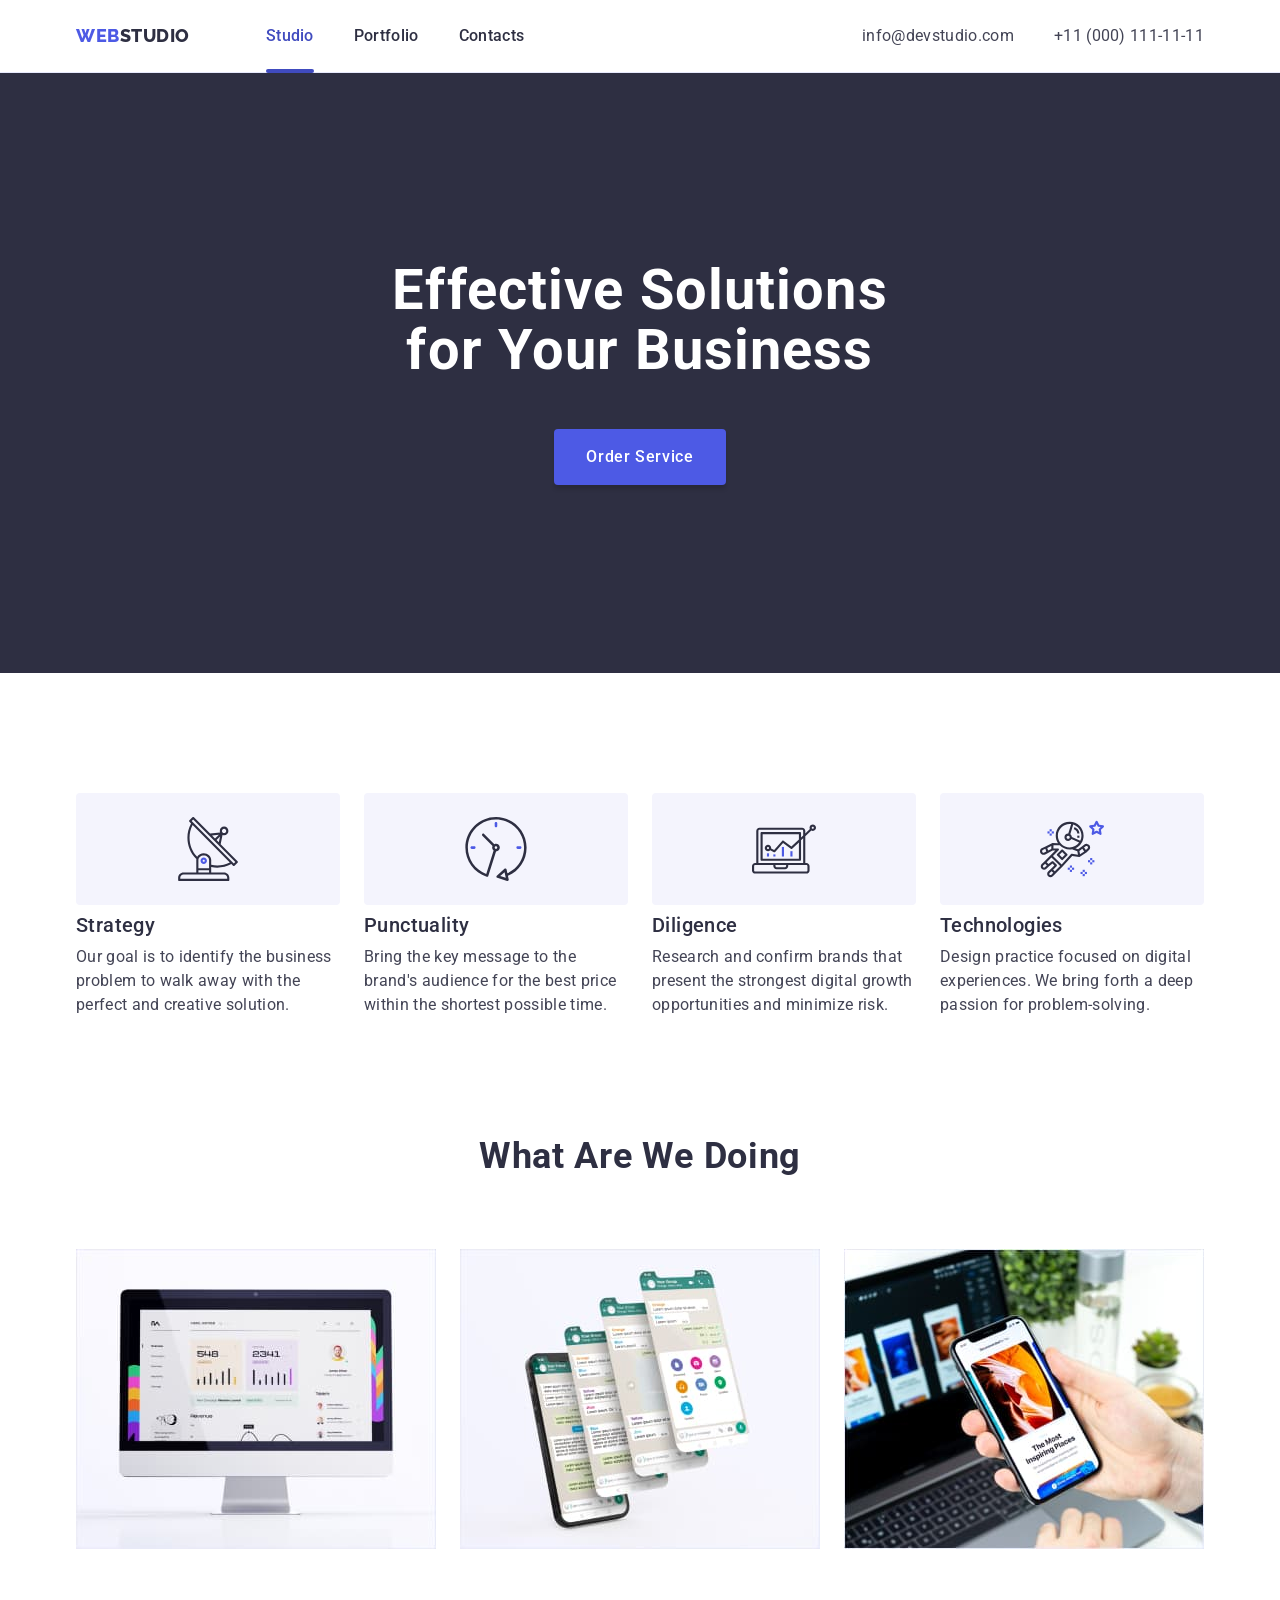
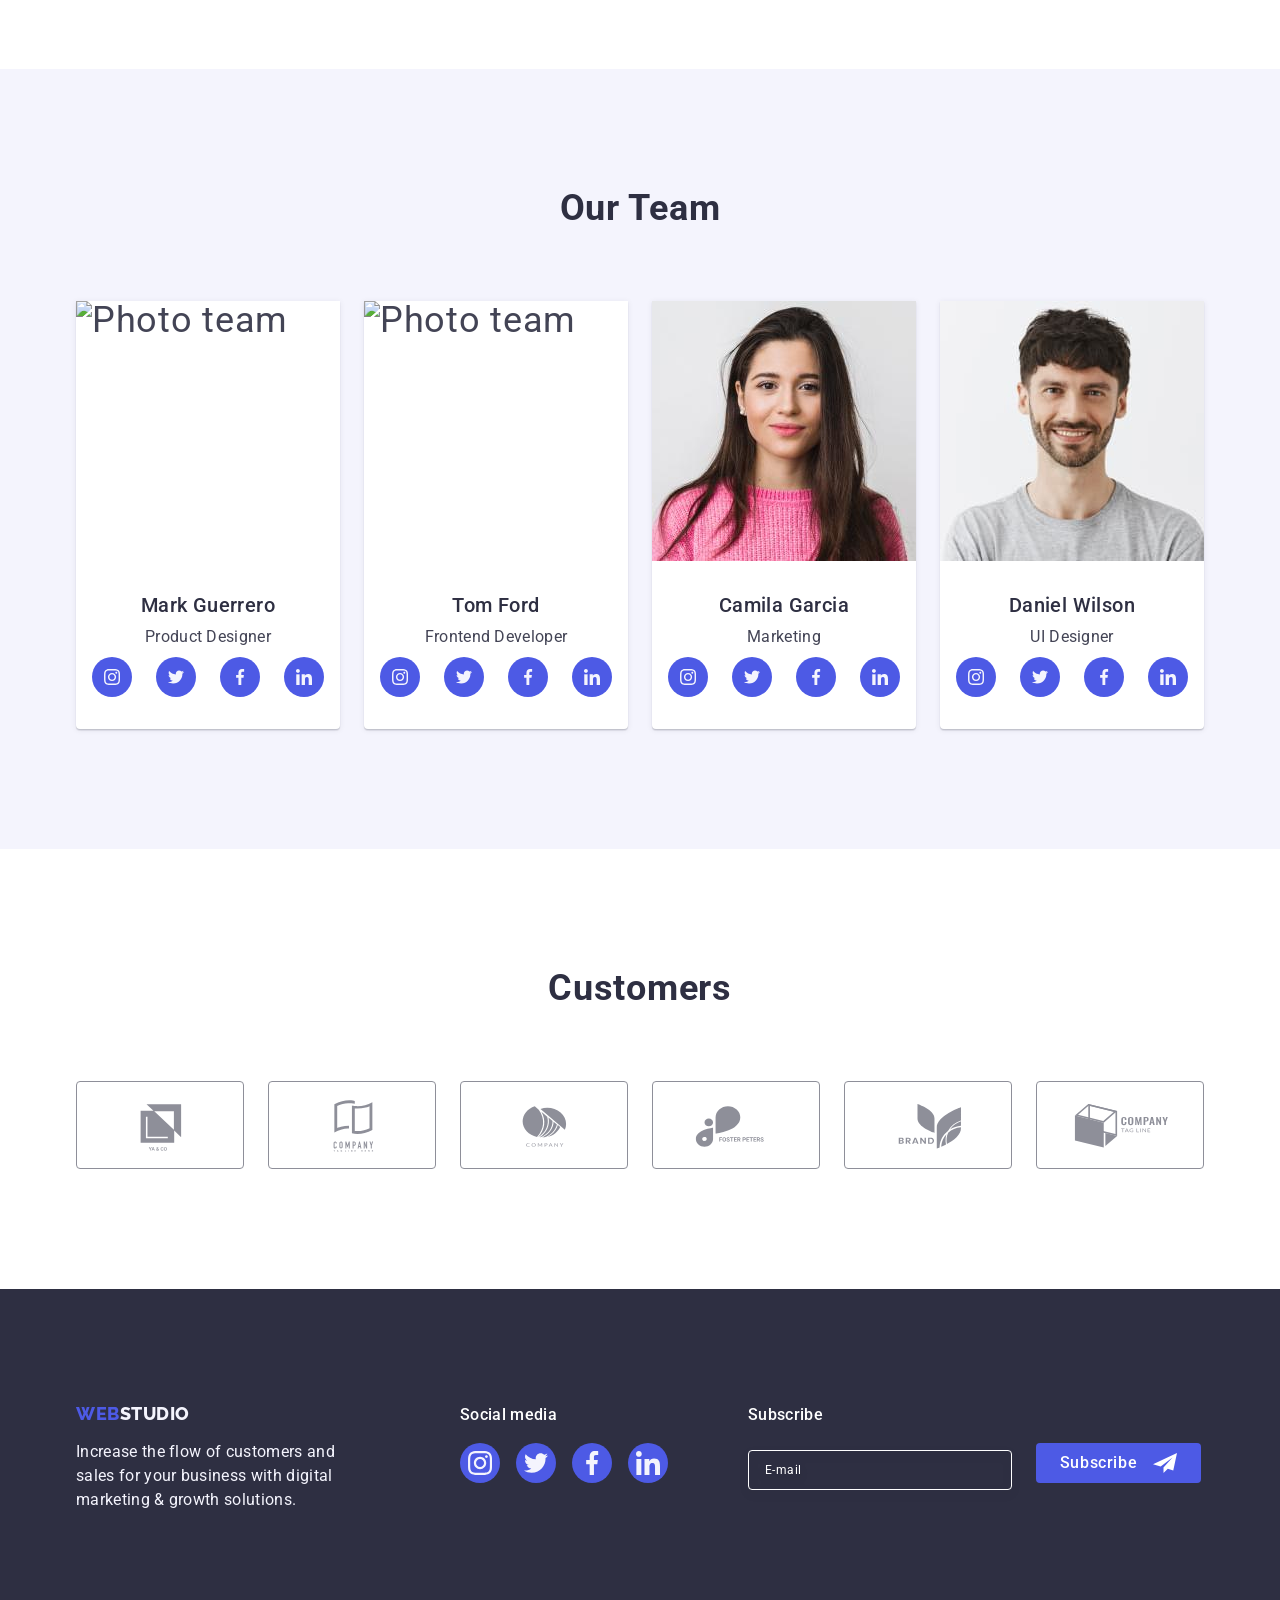
==== index.html @ 25d3881d "Initial commit" ====
<!DOCTYPE html>
<html lang="en">
  <head>
    <meta charset="UTF-8" />
    <meta name="viewport" content="width=device-width, initial-scale=1.0" />
    <title>Document</title>
    <link
      rel="stylesheet"
      href="https://cdnjs.cloudflare.com/ajax/libs/modern-normalize/1.0.0/modern-normalize.min.css"
    />
    <link rel="preconnect" href="https://fonts.googleapis.com" />
    <link rel="preconnect" href="https://fonts.gstatic.com" crossorigin />
    <link
      href="https://fonts.googleapis.com/css2?family=Montserrat:wght@500;700&family=Raleway:wght@800&family=Roboto:wght@400;500;700&display=swap"
      rel="stylesheet"
    />
    <link rel="stylesheet" href="./css/styles.css" />
  </head>

  <body class="page">
    <header class="page-header">
      <div class="container header-container">
        <nav class="header-nav">
          <a class="logo link" href="./index.html"
            >WEB<span class="studio">Studio</span></a
          >
          <ul class="list site-nav">
            <li>
              <a class="link link-nav link-nav-active" href="./index.html"
                >Studio</a
              >
            </li>
            <li>
              <a class="link link-nav" href="./portfolio.html">Portfolio</a>
            </li>
            <li><a class="link link-nav" href="">Contacts</a></li>
          </ul>
        </nav>
        <address class="address">
          <ul class="list auth-nav">
            <li>
              <a class="link link-auth" href="mailto:info@devstudio.com"
                >info@devstudio.com</a
              >
            </li>
            <li>
              <a class="link link-auth" href="tel:+110001111111"
                >+11 (000) 111-11-11</a
              >
            </li>
          </ul>
        </address>
      </div>
    </header>

    <main>
      <section class="hero">
        <div class="container">
          <h1 class="hero-title">Effective Solutions for Your Business</h1>
          <button class="hero-button" type="button" data-modal-open>
            Order Service
          </button>
        </div>
      </section>

      <section class="features section">
        <div class="container">
          <h2 class="features-title visually-hidden">Features</h2>
          <ul class="list features-list">
            <li class="features-item">
              <div class="features-icon">
                <svg width="64" height="64">
                  <use href="./images/icons.svg#icon-antenna"></use>
                </svg>
              </div>
              <h3 class="title">Strategy</h3>
              <p class="features-description">
                Our goal is to identify the business problem to walk away with
                the perfect and creative solution.
              </p>
            </li>
            <li class="features-item">
              <div class="features-icon">
                <svg width="64" height="64">
                  <use href="./images/icons.svg#icon-clock"></use>
                </svg>
              </div>
              <h3 class="title">Punctuality</h3>
              <p class="features-description">
                Bring the key message to the brand's audience for the best price
                within the shortest possible time.
              </p>
            </li>
            <li class="features-item">
              <div class="features-icon">
                <svg width="64" height="64">
                  <use href="./images/icons.svg#icon-diagram"></use>
                </svg>
              </div>
              <h3 class="title">Diligence</h3>
              <p class="features-description">
                Research and confirm brands that present the strongest digital
                growth opportunities and minimize risk.
              </p>
            </li>
            <li class="features-item">
              <div class="features-icon">
                <svg width="64" height="64">
                  <use href="./images/icons.svg#icon-astronaut"></use>
                </svg>
              </div>
              <h3 class="title">Technologies</h3>
              <p class="features-description">
                Design practice focused on digital experiences. We bring forth a
                deep passion for problem-solving.
              </p>
            </li>
          </ul>
        </div>
      </section>

      <section class="products section">
        <div class="container">
          <h2 class="products-title">What are we doing</h2>
          <ul class="list products-list">
            <li class="products-item">
              <img
                src="./images/img1.jpg"
                alt="Photo digital"
                width="360"
                height="300"
              />
            </li>
            <li class="products-item">
              <img
                src="./images/img2.jpg"
                alt="Photo digital"
                width="360"
                height="300"
              />
            </li>
            <li class="products-item">
              <img
                src="./images/img3.jpg"
                alt="Photo digital"
                width="360"
                height="300"
              />
            </li>
          </ul>
        </div>
      </section>

      <section class="team section">
        <div class="container">
          <h2 class="team-title">Our Team</h2>
          <ul class="list team-list">
            <li class="team-item">
              <img
                src="./images/mark-guerrero.jpg"
                alt="Photo team"
                width="264"
                height="260"
              />
              <div class="team-container">
                <h3 class="team-name">Mark Guerrero</h3>
                <p class="team-position">Product Designer</p>
                <ul class="list social-list">
                  <li class="social-item">
                    <a class="social-link" href="">
                      <svg class="social-icon" width="16" height="16">
                        <use href="./images/icons.svg#icon-instagram"></use>
                      </svg>
                    </a>
                  </li>
                  <li class="social-item">
                    <a class="social-link" href="">
                      <svg class="social-icon" width="16" height="16">
                        <use
                          href="./images/icons/iconmoon/sprite.svg#icon-twitter"
                        ></use>
                      </svg>
                    </a>
                  </li>
                  <li class="social-item">
                    <a class="social-link" href="">
                      <svg class="social-icon" width="16" height="16">
                        <use
                          href="./images/icons/iconmoon/sprite.svg#icon-facebook"
                        ></use>
                      </svg>
                    </a>
                  </li>
                  <li class="social-item">
                    <a class="social-link" href="">
                      <svg class="social-icon" width="16" height="16">
                        <use
                          href="./images/icons/iconmoon/sprite.svg#icon-linkedin"
                        ></use>
                      </svg>
                    </a>
                  </li>
                </ul>
              </div>
            </li>
            <li class="team-item">
              <img
                src="./images/tom-ford.jpg"
                alt="Photo team"
                width="264"
                height="260"
              />
              <div class="team-container">
                <h3 class="team-name">Tom Ford</h3>
                <p class="team-position">Frontend Developer</p>
                <ul class="list social-list">
                  <li class="social-item">
                    <a class="social-link" href="">
                      <svg class="social-icon" width="16" height="16">
                        <use href="./images/icons.svg#icon-instagram"></use>
                      </svg>
                    </a>
                  </li>
                  <li class="social-item">
                    <a class="social-link" href="">
                      <svg class="social-icon" width="16" height="16">
                        <use href="./images/icons.svg#icon-twitter"></use>
                      </svg>
                    </a>
                  </li>
                  <li class="social-item">
                    <a class="social-link" href="">
                      <svg class="social-icon" width="16" height="16">
                        <use href="./images/icons.svg#icon-facebook"></use>
                      </svg>
                    </a>
                  </li>
                  <li class="social-item">
                    <a class="social-link" href="">
                      <svg class="social-icon" width="16" height="16">
                        <use href="./images/icons.svg#icon-linkedin"></use>
                      </svg>
                    </a>
                  </li>
                </ul>
              </div>
            </li>
            <li class="team-item">
              <img
                src="./images/camila-garcia.jpg"
                alt="Photo team"
                width="264"
                height="260"
              />
              <div class="team-container">
                <h3 class="team-name">Camila Garcia</h3>
                <p class="team-position">Marketing</p>
                <ul class="list social-list">
                  <li class="social-item">
                    <a class="social-link" href="">
                      <svg class="social-icon" width="16" height="16">
                        <use
                          href="./images/icons/iconmoon/sprite.svg#icon-instagram"
                        ></use>
                      </svg>
                    </a>
                  </li>
                  <li class="social-item">
                    <a class="social-link" href="">
                      <svg class="social-icon" width="16" height="16">
                        <use
                          href="./images/icons/iconmoon/sprite.svg#icon-twitter"
                        ></use>
                      </svg>
                    </a>
                  </li>
                  <li class="social-item">
                    <a class="social-link" href="">
                      <svg class="social-icon" width="16" height="16">
                        <use
                          href="./images/icons/iconmoon/sprite.svg#icon-facebook"
                        ></use>
                      </svg>
                    </a>
                  </li>
                  <li class="social-item">
                    <a class="social-link" href="">
                      <svg class="social-icon" width="16" height="16">
                        <use
                          href="./images/icons/iconmoon/sprite.svg#icon-linkedin"
                        ></use>
                      </svg>
                    </a>
                  </li>
                </ul>
              </div>
            </li>
            <li class="team-item">
              <img
                src="./images/daniel-wilson.jpg"
                alt="Photo team"
                width="264"
                height="260"
              />
              <div class="team-container">
                <h3 class="team-name">Daniel Wilson</h3>
                <p class="team-position">UI Designer</p>
                <ul class="list social-list">
                  <li class="social-item">
                    <a class="social-link" href="">
                      <svg class="social-icon" width="16" height="16">
                        <use
                          href="./images/icons/iconmoon/sprite.svg#icon-instagram"
                        ></use>
                      </svg>
                    </a>
                  </li>
                  <li class="social-item">
                    <a class="social-link" href="">
                      <svg class="social-icon" width="16" height="16">
                        <use
                          href="./images/icons/iconmoon/sprite.svg#icon-twitter"
                        ></use>
                      </svg>
                    </a>
                  </li>
                  <li class="social-item">
                    <a class="social-link" href="">
                      <svg class="social-icon" width="16" height="16">
                        <use
                          href="./images/icons/iconmoon/sprite.svg#icon-facebook"
                        ></use>
                      </svg>
                    </a>
                  </li>
                  <li class="social-item">
                    <a class="social-link" href="">
                      <svg class="social-icon" width="16" height="16">
                        <use
                          href="./images/icons/iconmoon/sprite.svg#icon-linkedin"
                        ></use>
                      </svg>
                    </a>
                  </li>
                </ul>
              </div>
            </li>
          </ul>
        </div>
      </section>

      <section class="customers section">
        <div class="container">
          <h2 class="customers-title">Customers</h2>
          <ul class="list customers-list">
            <li class="customers-item">
              <a class="customers-link" href=""
                ><svg class="customers-icon" width="104" height="56">
                  <use href="./images/icons.svg#icon-logo-company"></use>
                </svg>
              </a>
            </li>
            <li class="customers-item">
              <a class="customers-link" href=""
                ><svg class="customers-icon" width="104" height="56">
                  <use href="./images/icons.svg#icon-logo-company-1"></use>
                </svg>
              </a>
            </li>
            <li class="customers-item">
              <a class="customers-link" href=""
                ><svg class="customers-icon" width="104" height="56">
                  <use href="./images/icons.svg#icon-logo-company-2"></use>
                </svg>
              </a>
            </li>
            <li class="customers-item">
              <a class="customers-link" href=""
                ><svg class="customers-icon" width="104" height="56">
                  <use href="./images/icons.svg#icon-logo-company-3"></use>
                </svg>
              </a>
            </li>
            <li class="customers-item">
              <a class="customers-link" href=""
                ><svg class="customers-icon" width="104" height="56">
                  <use href="./images/icons.svg#icon-logo-company-4"></use>
                </svg>
              </a>
            </li>
            <li class="customers-item">
              <a class="customers-link" href=""
                ><svg class="customers-icon" width="104" height="56">
                  <use href="./images/icons.svg#icon-logo-company-5"></use>
                </svg>
              </a>
            </li>
          </ul>
        </div>
      </section>
    </main>

    <footer class="footer">
      <div class="container footer-container">
        <div class="footer-logo">
          <a class="logo link" href="./index.html"
            >WEB<span class="studio">Studio</span></a
          >
          <p class="footer-text">
            Increase the flow of customers and sales for your business with
            digital marketing & growth solutions.
          </p>
        </div>
        <div class="footer-social">
          <p class="footer-social-paragraph">Social media</p>
          <ul class="list social-list">
            <li class="social-item">
              <a class="social-link" href="">
                <svg class="social-icon" width="24" height="24">
                  <use
                    href="./images/icons/iconmoon/sprite.svg#icon-instagram"
                  ></use>
                </svg>
              </a>
            </li>
            <li class="social-item">
              <a class="social-link" href="">
                <svg class="social-icon" width="24" height="24">
                  <use
                    href="./images/icons/iconmoon/sprite.svg#icon-twitter"
                  ></use>
                </svg>
              </a>
            </li>
            <li class="social-item">
              <a class="social-link" href="">
                <svg class="social-icon" width="24" height="24">
                  <use
                    href="./images/icons/iconmoon/sprite.svg#icon-facebook"
                  ></use>
                </svg>
              </a>
            </li>
            <li class="social-item">
              <a class="social-link" href="">
                <svg class="social-icon" width="24" height="24">
                  <use
                    href="./images/icons/iconmoon/sprite.svg#icon-linkedin"
                  ></use>
                </svg>
              </a>
            </li>
          </ul>
        </div>
        <div class="footer-form">
          <p class="footer-subscribe-text">Subscribe</p>
          <form class="footer-subscribe-form">
            <label class="footer-field" for="email">
              <input
                class="footer-input"
                type="email"
                id="email"
                name="email"
                placeholder="E-mail"
            /></label>

            <button class="footer-subscribe-button" type="submit">
              Subscribe
              <svg class="footer-subscribe-icon" width="24" height="24">
                <use href="./images/icons.svg#icon-paper-plane"></use>
              </svg>
            </button>
          </form>
        </div>
      </div>
    </footer>
    <div class="modal is-hidden" data-modal>
      <div class="backdrop">
        <button class="close-button" type="button" data-modal-close>
          <svg class="close-button-icon" width="8" height="8">
            <use href="./images/icons.svg#icon-close-black-18dp-2-1"></use>
          </svg>
        </button>
        <p class="modal-title">Leave your contacts and we will call you back</p>
        <form>
          <div class="modal-field-wrapper">
            <label class="modal-field" for="user-name">Name</label>
            <div class="modal-icon-wrapper">
              <input
                class="modal-input"
                type="text"
                id="user-name"
                name="user-name"
                required
              />
              <svg class="modal-icon" width="18" height="24">
                <use href="./images/icons.svg#icon-person-black"></use>
              </svg>
            </div>
          </div>
          <div class="modal-field-wrapper">
            <label class="modal-field" for="user-tel">Phone</label>
            <div class="modal-icon-wrapper">
              <input
                class="modal-input"
                type="tel"
                id="user-tel"
                name="user-tel"
                required
              />
              <svg class="modal-icon" width="18" height="24">
                <use href="./images/icons.svg#icon-phone-black"></use>
              </svg>
            </div>
          </div>
          <div class="modal-field-wrapper">
            <label class="modal-field" for="user-email">Email</label>
            <div class="modal-icon-wrapper">
              <input
                class="modal-input"
                type="email"
                id="user-email"
                name="user-email"
                required
              />
              <svg class="modal-icon" width="18" height="24">
                <use href="./images/icons.svg#icon-email-black"></use>
              </svg>
            </div>
          </div>
          <div class="modal-field-area">
            <label class="modal-field" for="user-comment">Comment</label>
            <textarea
              class="modal-comment"
              name="user-comment"
              id="user-comment"
              placeholder="Text input"
            ></textarea>
          </div>
          <div class="privacy-wrapper">
            <input
              class="input-check visually-hidden"
              type="checkbox"
              id="user-privacy"
              name="user-privacy"
              value="true"
            />
            <label class="checkbox-label" for="user-privacy">
              <span class="checkbox-wrap">
                <svg class="checkbox-made-icon" width="10" height="8">
                  <use href="./images/icons.svg#icon-vector"></use>
                </svg> </span
              >I accept the terms and conditions of the&nbsp;<a
                class="privacy-link"
                href=""
                >Privacy Policy</a
              ></label
            >
          </div>

          <button class="modal-button" type="submit">Button</button>
        </form>
      </div>
    </div>
    <script src="./js/modal.js"></script>
  </body>
</html>
---- css/styles.css ----
:root {
  --global-font: 'Roboto', sans-serif;
  --second-font: 'Raleway', sans-serif;
  --global-text-color: #434455;
  --second-text-color: #2e2f42;
  --background-color-white: #ffffff;
  --background-clor-grey: #f4f4fd;
  --global-color-blue: #4d5ae5;
  --active-button: #404bbf;
  --portfolio-button: #e7e9fc;
  --customers-border: #8e8f99;
  --footer-active-icons: #31d0aa;
  --dairy: #fcfcfc;
  --transition-dur: 250ms;
  --transition-func: cubic-bezier(0.4, 0, 0.2, 1);
}
/* =========== COMMON ========== */

/* *,
*::before,
*::after{
    box-sizing: inherit;
} */

h1,
h2,
h3,
h4,
p {
  margin: 0;
}

ul,
ol {
  margin: 0;
  padding: 0;
}

body {
  font-family: var(--global-font);
  background-color: var(--background-color-white);
  color: var(--global-text-color);
  font-size: 36px;
  line-height: 1.1;
  letter-spacing: 0.72px;
}

img {
  display: block;
  max-width: 100%;
}

.container {
  max-width: 1158px;
  margin: 0 auto;
  padding: 0 15px;
}

.section {
  padding: 120px 0;
}
/* ============Header============== */

.header-container {
  display: flex;
  justify-content: space-between;
  align-items: center;
}

.page-header {
  border-bottom: 1px solid var(--portfolio-button);
  background: var(--background-color-white);
  box-shadow: 0px 1px 6px 0px rgba(46, 47, 66, 0.08),
    0px 1px 1px 0px rgba(46, 47, 66, 0.16),
    0px 2px 1px 0px rgba(46, 47, 66, 0.08);
}

.header-nav {
  display: flex;
  align-items: center;
}

.auth-nav {
  display: flex;
  gap: 40px;
}

.site-nav {
  display: flex;
  gap: 40px;
}

.link {
  display: inline-block;
  padding: 24px 0;

  text-decoration: none;
  color: var(--second-text-color);
  font-size: 16px;
  line-height: 1.5;
  letter-spacing: 0.32px;
}

.link-nav-active {
  position: relative;
  color: var(--active-button);
}

.link-nav-active::after {
  position: absolute;
  left: 0;
  bottom: -1px;
  display: block;
  content: '';
  width: 100%;
  height: 4px;
  border-radius: 2px;
  background: var(--active-button);
}
.site-nav .link {
  font-weight: 500;
}

.site-nav .link:hover,
.site-nav .link:focus {
  color: var(--active-button);
}

.site-nav .link.current {
  color: var(--active-button);
}

.auth-nav .link:hover,
.auth-nav .link:focus,
.auth-nav .link.current {
  color: var(--active-button);
}

.auth-nav .link {
  font-weight: 400;
  color: var(--global-text-color);
}

.link-nav,
.link-auth {
  display: inline-block;
  padding: 24px 0;
  transition-property: color;
  transition-duration: var(--transition-dur);
  transition-timing-function: var(--transition-func);
}

.list {
  list-style-type: none;
}

.address {
  font-style: normal;
}
/* ============Header=============*/

/* =============Logo=============== */
.logo {
  margin-right: 76px;
  padding: 24px 0;

  font-family: var(--second-font);
  color: var(--global-color-blue);
  font-size: 18px;
  line-height: 1.17;
  letter-spacing: 0.54px;
  font-weight: 800;
  text-transform: uppercase;
}

.studio {
  color: var(--second-text-color);
}

/* ===============Logo============ */

/* ==================== Hero ===================== */
.hero {
  background-color: var(--second-text-color);
  padding: 188px 0;

  background-image: linear-gradient(
      rgba(46, 47, 66, 0.7),
      rgba(46, 47, 66, 0.7)
    ),
    url(../images/people-office.jpg);
  max-width: 1440px;
  background-repeat: no-repeat;
  background-position: center;
  background-size: cover;
  margin: 0 auto;
}

.hero-button {
  display: block;
  padding: 16px 32px;
  border-radius: 4px;
  min-width: 169px;
  margin: 0 auto;

  transition-property: background-color;
  transition-duration: var(--transition-dur);
  transition-timing-function: var(--transition-func);

  box-shadow: 0px 4px 4px 0px rgba(0, 0, 0, 0.15);
  font-family: inherit;
  background-color: var(--global-color-blue);
  color: var(--background-color-white);
  font-size: 16px;
  line-height: 1.5;
  letter-spacing: 0.64px;
  font-weight: 500;
  cursor: pointer;
  border: none;
}

.hero-button:hover,
.hero-button:focus {
  background-color: var(--active-button);
}

.hero-title {
  max-width: 496px;
  margin: 0 auto 48px auto;
  text-align: center;

  color: var(--background-color-white);
  font-size: 56px;
  line-height: 1.07;
  letter-spacing: 1.12px;
}

/* ===================== Hero =======================*/

.features-title,
.products-title,
.team-title,
.customers-title {
  color: var(--second-text-color);
  font-size: 36px;
  line-height: 1.11;
  letter-spacing: 0.72px;
  text-transform: capitalize;
  text-align: center;
  margin-bottom: 72px;
}

/*=================== Features ===================== */
.visually-hidden {
  position: absolute;
  width: 1px;
  height: 1px;
  margin: -1px;
  border: 0;
  padding: 0;

  white-space: nowrap;
  clip-path: inset(100%);
  clip: rect(0 0 0 0);
  overflow: hidden;
}
/* 
.features {
  padding: 120px 0 120px;
} */

.features .title {
  margin-bottom: 8px;

  color: var(--second-text-color);
  font-size: 20px;
  line-height: 1.2;
  letter-spacing: 0.02em;
  font-weight: 500;
}

.features-description {
  color: var(--global-text-color);
  font-size: 16px;
  line-height: 1.5;
  letter-spacing: 0.32px;
}
.features-list {
  display: flex;
  gap: 24px;
}

.features-item {
  max-width: 264px;
  flex-direction: column;
}

.features-icon {
  display: flex;
  justify-content: center;
  align-items: center;

  border-radius: 4px;
  background-color: #f4f4fd;
  height: 112px;
  margin-bottom: 8px;
}
/* ================ Features =========================*/

/* ===================== Products ===================== */

.products {
  padding-top: 0;
  padding-bottom: 120px;
}

.products-list {
  display: flex;
  gap: 24px;
}

/* ====================== Products ==================== */
/* ==================== Team ==========================*/

.team-container {
  padding: 32px 0;
  text-align: center;
}

.team {
  background-color: var(--background-clor-grey);
}

.team-name {
  color: var(--second-text-color);
  font-size: 20px;
  line-height: 1.2;
  letter-spacing: 0.4px;
  font-weight: 500;
  margin-bottom: 8px;
}

.team-position {
  color: var(--global-text-color);
  font-size: 16px;
  line-height: 1.5;
  letter-spacing: 0.32px;
  margin-bottom: 8px;
}

.team-item {
  border-radius: 0px 0px 4px 4px;
  background-color: var(--background-color-white);
  box-shadow: 0px 2px 1px 0px rgba(46, 47, 66, 0.08),
    0px 1px 1px 0px rgba(46, 47, 66, 0.16),
    0px 1px 6px 0px rgba(46, 47, 66, 0.08);
}

.team-list {
  display: flex;
  gap: 24px;
}

.social-list {
  display: flex;
  gap: 24px;
  justify-content: center;
}

.social-item {
  width: 40px;
  height: 40px;
}

.social-link {
  display: flex;
  justify-content: center;
  align-items: center;

  transition-property: background-color;
  transition-duration: var(--transition-dur);
  transition-timing-function: var(--transition-func);

  background-color: var(--global-color-blue);
  border-radius: 50%;
  height: 100%;
  width: 100%;
}

.social-icon {
  fill: var(--background-clor-grey);
}
.social-link:hover {
  background-color: var(--active-button);
}

.social-link:focus {
  background-color: var(--active-button);
}
/* ======================Team ========================*/

/* ================= Customers========== */
.customers-title {
  margin-bottom: 72px;
}

.customers-list {
  display: flex;
  gap: 24px;
}

.customers-item {
  height: 88px;
  width: 168px;
}

.customers-link {
  display: flex;
  justify-content: center;
  align-items: center;
  padding: 16px 32px;

  transition-property: border-color, color;
  transition-duration: var(--transition-dur);
  transition-timing-function: var(--transition-func);

  border-radius: 4px;
  border: 1px solid var(--customers-border);
  color: var(--customers-border);
  height: 100%;
}

.customers-link:hover,
.customers-link:focus {
  border: 1px solid var(--active-button);
  color: var(--active-button);
}
.customers-icon {
  fill: currentColor;
}

.customers-icon:hover,
.customers-icon:focus {
  fill: var(--active-button);
}
/* ================= Customers========== */
/*===================== Footer========================= */
.footer {
  padding-top: 100px;
  padding-bottom: 100px;

  background-color: var(--second-text-color);
}

.footer-text {
  width: 264px;

  color: var(--background-clor-grey);
  font-size: 16px;
  line-height: 1.5;
  letter-spacing: 0.32px;
}

.footer .studio {
  color: var(--background-clor-grey);
}

.footer .logo {
  padding: 0;
  margin-bottom: 16px;
}
.footer-container {
  display: flex;
  align-items: baseline;
}

.footer-logo {
  margin-right: 120px;
}

.footer-social {
  display: block;
}
.footer-social-paragraph {
  margin-bottom: 16px;

  font-family: Roboto;
  font-size: 16px;
  font-style: normal;
  font-weight: 500;
  line-height: 1.5;
  letter-spacing: 0.32px;
  color: var(--background-color-white);
}

.footer .social-link:hover,
.social-link:focus {
  background-color: var(--footer-active-icons);
}

.footer .social-list {
  gap: 16px;
}
/* ===================== Footer ========================*/

/* ================ Modal Window ===================== */

.modal {
  position: fixed;
  left: 0;
  top: 0;
  opacity: 1;
  visibility: visible;

  transition-property: opacity, visibility;
  transition-duration: var(--transition-dur);
  transition-timing-function: var(--transition-func);

  height: 100%;
  width: 100%;
  background: rgba(46, 47, 66, 0.4);
}

.is-hidden {
  visibility: hidden;
  opacity: 0;
  pointer-events: none;
  transform: scale(0.2);
}

.backdrop {
  padding: 72px 24px 24px 24px;
  position: absolute;
  left: 50%;
  top: 50%;
  transform: translate(-50%, -50%);
  transition-property: transform;
  transition-duration: var(--transition-dur);
  transition-timing-function: var(--transition-func);

  width: 408px;
  min-height: 584px;
  border-radius: 4px;
  background: var(--dairy);
  box-shadow: 0px 2px 1px 0px rgba(0, 0, 0, 0.2),
    0px 1px 3px 0px rgba(0, 0, 0, 0.12), 0px 1px 1px 0px rgba(0, 0, 0, 0.14);
}

.close-button {
  display: flex;
  align-items: center;
  justify-content: center;

  position: absolute;
  right: 24px;
  top: 24px;

  transition-property: background-color, border;
  transition-duration: var(--transition-dur);
  transition-timing-function: var(--transition-func);

  width: 24px;
  height: 24px;
  border-radius: 50%;
  background-color: var(--portfolio-button);
  border: 1px solid rgba(0, 0, 0, 0.1);
  padding: 0;
  cursor: pointer;
}

.close-button:hover,
.close-button:focus {
  cursor: pointer;
  background-color: var(--active-button);
  fill: var(--background-color-white);
  border: none;
}

.close-button-icon {
  transition-property: fill;
  transition-duration: var(--transition-dur);
  transition-timing-function: var(--transition-func);
}

/*  */

/* ================ Modal window form ============== */

.modal-title {
  margin-bottom: 16px;
  color: var(--second-text-color);
  text-align: center;

  font-size: 16px;
  font-weight: 500;
  line-height: 1.5;
  letter-spacing: 0.32px;
}

.modal-field-wrapper {
  margin-bottom: 8px;
}

.modal-field-area {
  margin-bottom: 16px;
}

.modal-field {
  display: block;
  font-size: 12px;
  font-weight: 400;
  line-height: 1.17;
  letter-spacing: 0.48px;
  color: var(--customers-border);

  margin-bottom: 4px;
}

.modal-input {
  width: 100%;
  height: 40px;
  border-radius: 4px;
  border: 1px solid var(--navyblue-modal, rgba(46, 47, 66, 0.4));
  color: var(--second-text-color);
  font-size: 12px;
  padding: 11px 38px;
  background-color: transparent;
  outline: transparent;

  transition-property: border-color;
  transition-duration: var(--transition-dur);
  transition-timing-function: var(--transition-func);
}

.modal-input:hover,
.modal-input:focus {
  border-color: var(--global-color-blue);
}

.modal-input::placeholder {
  font-size: 12px;
  font-weight: 400;
  line-height: 1.17;
  letter-spacing: 0.48px;
  color: var(--second-text-color);
}

.modal-icon-wrapper {
  position: relative;
}

.modal-icon {
  position: absolute;
  top: 50%;
  left: 16px;
  transform: translateY(-50%);

  transition-property: fill;
  transition-duration: var(--transition-dur);
  transition-timing-function: var(--transition-func);
}

.modal-input:hover + .modal-icon,
.modal-input:focus + .modal-icon {
  fill: var(--global-color-blue);
}
.modal-input:focus,
.modal-comment:focus {
  border-color: var(--global-color-blue);
}

.modal-input:hover,
.modal-comment:hover {
  border-color: var(--global-color-blue);
}

.modal-comment {
  display: inline-block;
  margin-top: 4px;

  padding: 8px 16px;
  width: 100%;
  height: 120px;
  resize: none;
  color: rgba(46, 47, 66, 0.4);
  font-size: 12px;

  font-weight: 400;
  line-height: 1.17;
  letter-spacing: 0.48px;

  border-radius: 4px;
  border: 1px solid var(--navyblue-modal, rgba(46, 47, 66, 0.4));
  outline: transparent;
  background-color: transparent;

  transition-property: border-color;
  transition-duration: var(--transition-dur);
  transition-timing-function: var(--transition-func);
}

.modal-comment::placeholder {
  font-size: 12px;
  font-weight: 400;
  line-height: 1.17;
  letter-spacing: 0.48px;
  color: var(--second-text-color);
}

.privacy-wrapper {
  position: relative;
  margin-bottom: 24px;
}
.input-check {
  position: absolute;
  width: 1px;
  height: 1px;
  margin: -1px;
  padding: 0;
  /* visibility: hidden;
  opacity: 0;
  left: 0;
  top: 0; */
}

.checkbox-wrap {
  display: inline-flex;
  align-items: center;
  justify-content: center;

  width: 16px;
  height: 16px;

  margin-right: 8px;

  border-radius: 2px;
  border: 1px solid var(--navyblue-modal, rgba(46, 47, 66, 0.4));
  fill: transparent;
  transition-property: background-color, border, fill;
  transition-duration: var(--transition-dur);
  transition-timing-function: var(--transition-func);
}

.checkbox-made-icon {
  fill: currentColor;
}

.input-check:checked + .checkbox-label .checkbox-wrap {
  border: none;
  background-color: var(--active-button);
  fill: var(--background-clor-grey);
}

/* .input-check:checked + .checkbox-label .checkbox-made-icon {
  opacity: 1;
  visibility: visible;
} */

.privacy-link {
  color: var(--global-color-blue);
  text-decoration-line: underline;
}

.checkbox-label {
  align-items: center;

  font-size: 12px;
  font-weight: 400;
  line-height: 1.17;
  letter-spacing: 0.48px;
  color: var(--customers-border);
}

.modal-button {
  display: block;
  min-width: 169px;
  height: 56px;
  margin: auto;

  font-size: 16px;
  font-weight: 500;
  line-height: 1.5;
  letter-spacing: 0.64px;
  color: var(--background-color-white);
  cursor: pointer;
  background-color: var(--global-color-blue);
  border: none;
  border-radius: 4px;

  transition-property: background-color;
  transition-duration: var(--transition-dur);
  transition-timing-function: var(--transition-func);
}
/* ================ Modal window form ============== */

/* ============== footer form =========== */
.footer-form {
  display: block;
  margin-left: 80px;
}

.footer-subscribe-text {
  margin-bottom: 16px;

  font-size: 16px;
  font-weight: 500;
  line-height: 1.5;
  letter-spacing: 0.32px;

  color: var(--background-color-white);
}

.footer-subscribe-form {
  display: flex;
  gap: 24px;
}

.footer-input {
  width: 264px;
  height: 40px;
  border: 1px solid var(--background-color-white);
  background-color: transparent;
  font-size: 12px;
  font-weight: 400;
  line-height: 1.5;
  letter-spacing: 0.48px;

  padding-left: 16px;
  filter: drop-shadow(0px 4px 4px rgba(0, 0, 0, 0.15));
  border-radius: 4px;
  color: var(--background-color-white);
}

.footer-input::placeholder {
  color: var(--background-color-white);
}

.footer-subscribe-button {
  display: flex;
  justify-content: center;
  align-items: center;
  min-width: 165px;
  height: 40px;

  font-size: 16px;
  font-weight: 500;
  line-height: 1.5;
  letter-spacing: 0.64px;
  color: var(--background-color-white);
  cursor: pointer;
  background-color: var(--global-color-blue);
  border: none;
  border-radius: 4px;
}

.footer-subscribe-icon {
  margin-left: 16px;
}

/* ============== footer form =========== *
/* ===================== Portfolio ==================== */

.portfolio {
  padding-top: 96px;
  padding-bottom: 120px;
}

.portfolio-item .link {
  padding: 0;
}
.btn-menu {
  display: flex;
  justify-content: center;
  gap: 24px;
  margin-bottom: 72px;
}
.portfolio-buttons {
  transition-property: color, background-color, border-color, box-shadow;
  transition-duration: var(--transition-dur);
  transition-timing-function: var(--transition-func);

  padding: 12px 24px;
  border-radius: 4px;
  border: 1px solid var(--cornflower, #e7e9fc);

  background-color: var(--background-clor-grey);
  color: var(--global-color-blue);
  font-size: 16px;
  line-height: 1.5;
  letter-spacing: 0.64px;
  font-family: var(--global-font);
  font-weight: 500;
}

.portfolio-buttons:hover,
.portfolio-buttons:focus {
  border: 1px solid transparent;
  background-color: var(--active-button);
  color: var(--background-color-white);
  cursor: pointer;
  box-shadow: 0px 3px 1px rgba(0, 0, 0, 0.1), 0px 2px 1px rgba(0, 0, 0, 0.08),
    0px 2px 2px rgba(0, 0, 0, 0.12);
}

.portfolio-list {
  display: flex;
  flex-wrap: wrap;
  justify-content: center;
  gap: 48px 24px;
}

.portfolio-link {
  display: block;

  transition-property: box-shadow;
  transition-duration: var(--transition-dur);
  transition-timing-function: var(--transition-func);
}

.portfolio-link:hover,
.portfolio-link:focus {
  box-shadow: 0px 1px 6px rgba(46, 47, 66, 0.08),
    0px 1px 1px rgba(46, 47, 66, 0.16), 0px 2px 1px rgba(46, 47, 66, 0.08);
}

.portfolio-link:hover .portfolio-image-text,
.portfolio-link:focus .portfolio-image-text {
  transform: translateY(0%);
  box-shadow: 0px 2px 1px 0px rgba(46, 47, 66, 0.08),
    0px 1px 1px 0px rgba(46, 47, 66, 0.16),
    0px 1px 6px 0px rgba(46, 47, 66, 0.08);
}

.portfolio-title {
  color: var(--second-text-color);
  font-size: 20px;
  line-height: 1.2;
  letter-spacing: 0.4px;
  font-weight: 500;
  margin-bottom: 8px;
}

.portfolio-text {
  color: var(--global-text-color);
  font-size: 16px;
  line-height: 1.5;
  letter-spacing: 0.32px;
}

.portfolio-item-container {
  padding: 32px 16px;
  border: 1px solid var(--portfolio-button);
  border-top: none;
}

.portfolio-item:hover,
.customers-item:focus {
  box-shadow: 0px 2px 1px 0px rgba(46, 47, 66, 0.08),
    0px 1px 1px 0px rgba(46, 47, 66, 0.16),
    0px 1px 6px 0px rgba(46, 47, 66, 0.08);
}

.portfolio-overlay {
  position: relative;
  overflow: hidden;
  max-width: 360px;
  border: transparent;

  transition-property: background-color, border-color, box-shadow;
  transition-duration: var(--transition-dur);
  transition-timing-function: var(--transition-func);
}

.portfolio-image-text {
  position: absolute;
  top: 0;
  left: 0;
  transform: translateY(100%);
  transition-property: transform;
  transition-duration: var(--transition-dur);
  transition-timing-function: var(--transition-func);

  padding: 40px 32px;

  font-size: 16px;
  font-weight: 400;
  line-height: 1.5;
  letter-spacing: 0.32px;
  color: var(--background-clor-grey);
  background-color: var(--global-color-blue);
  height: 100%;
  width: 100%;
}

.portfolio-image {
  display: block;
}
/* ===================== Portfolio =================== */
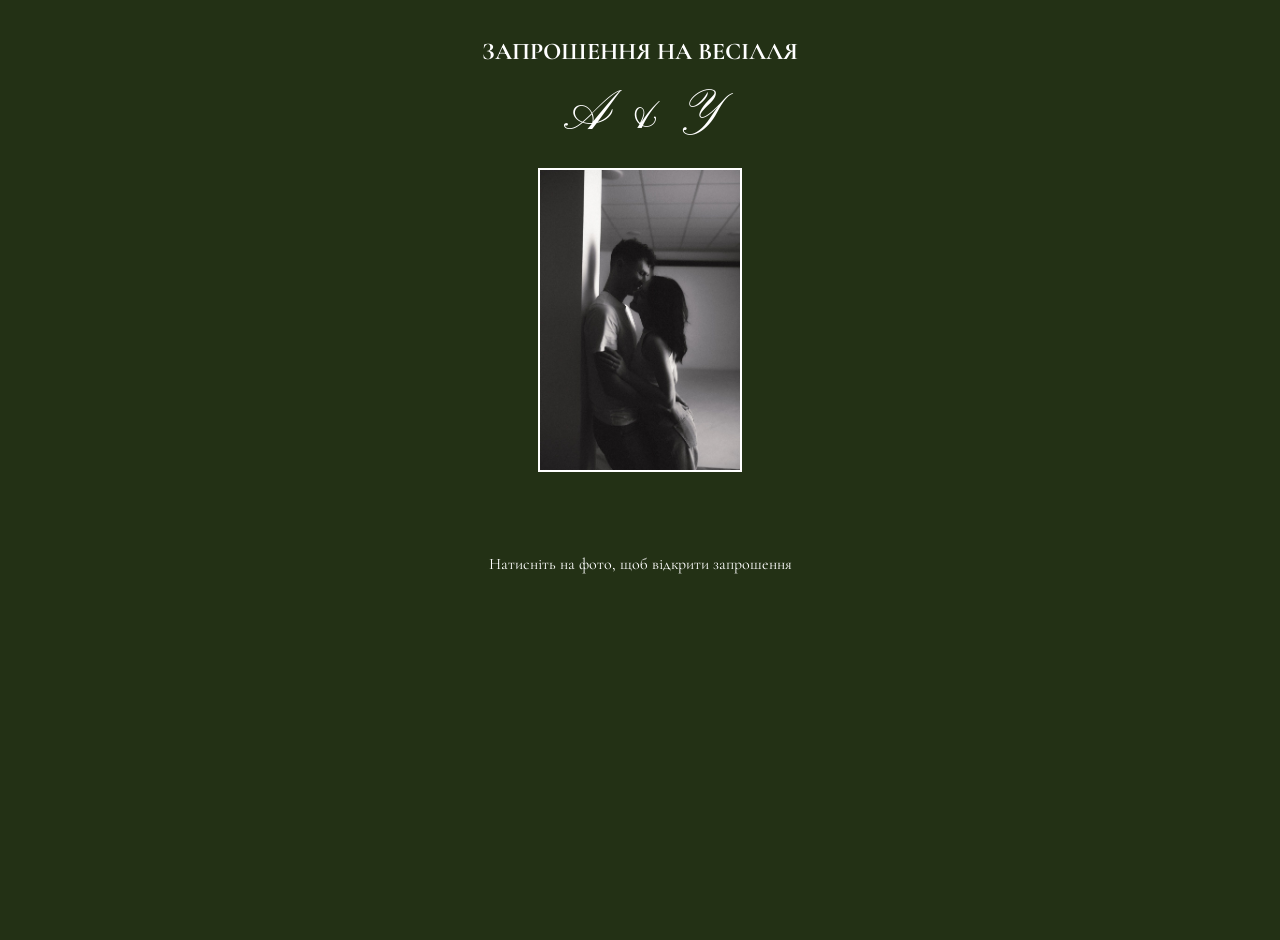
==== commit 3a6c0c25: "first" ====
--- a/index.html
+++ b/index.html
@@ -2,566 +2,239 @@
 <html lang="en">
   <head>
     <meta charset="UTF-8" />
+    <link rel="icon" type="image/svg+xml" href="/favicon.svg" />
     <meta name="viewport" content="width=device-width, initial-scale=1.0" />
-    <title>Document</title>
-    <link
-      rel="stylesheet"
-      href="https://cdnjs.cloudflare.com/ajax/libs/modern-normalize/1.0.0/modern-normalize.min.css"
-    />
-    <link rel="preconnect" href="https://fonts.googleapis.com" />
-    <link rel="preconnect" href="https://fonts.gstatic.com" crossorigin />
-    <link
-      href="https://fonts.googleapis.com/css2?family=Montserrat:wght@500;700&family=Raleway:wght@800&family=Roboto:wght@400;500;700&display=swap"
-      rel="stylesheet"
-    />
+    <title>Wedding Invite</title>
+    <link rel="preconnect" href="https://fonts.googleapis.com">
+<link rel="preconnect" href="https://fonts.gstatic.com" crossorigin>
+<link href="https://fonts.googleapis.com/css2?family=Cormorant+Garamond:ital,wght@0,600;1,600&family=Great+Vibes&family=Montserrat:ital,wght@0,100..900;1,100..900&family=Pinyon+Script&display=swap" rel="stylesheet">
     <link rel="stylesheet" href="./css/styles.css" />
   </head>
-
-  <body class="page">
-    <header class="page-header">
-      <div class="container header-container">
-        <nav class="header-nav">
-          <a class="logo link" href="./index.html"
-            >WEB<span class="studio">Studio</span></a
+  <body>
+    <main>
+      <section class="invite-section" id="inviteSection">
+      <div class="container">
+        <h1 class="invitation-title">ЗАПРОШЕННЯ НА ВЕСІЛЛЯ</h1>
+        <p class="invitation-text">A & Y</p>
+        <img
+          class="inv-image"
+          src="./img/inv-photo.jpg"
+          alt="Наше фото"
+          width="200"
+          height="200"
+        />
+        <p class="invitation-second-text">
+          Натисніть на фото, щоб відкрити запрошення
+        </p>
+        <audio
+          id="weddingMusic"
+          src="./audio/IsakDanielsonPower.mp3"
+        ></audio>
+      </div>
+    </section>
+    <section class="location-section section">
+      <div class="container location-container">
+        <div class="pre-text">
+          <p>
+            Ми будемо щасливі розділити з вами радість події <br />
+            <span class="data">01 червня 2025</span> <br />З нагоди нашого
+            весілля
+          </p>
+        </div>
+
+        <div class="location-wrapper">
+          <h2 class="location-title">Location</h2>
+          <p class="location-text">
+            Чекаємо Вас за адресою: <br />
+            м. Біла Церква, ресторан "Сад Мур"
+          </p>
+          <a
+            class="location-button"
+            href="https://www.google.com/maps/place/%D0%A1%D0%B0%D0%B4%2FGarden.bc/@49.8146607,30.0574073,17z/data=!3m1!4b1!4m6!3m5!1s0x40d3430c9a833707:0x5c0c7574e9350370!8m2!3d49.8146607!4d30.0574073!16s%2Fg%2F11vybk1cc7?entry=ttu&g_ep=EgoyMDI1MDMzMC4wIKXMDSoJLDEwMjExNjQwSAFQAw%3D%3D"
+            rel="noreferer noopener"
+            target="_blank"
+            >Переглянути на мапі</a
           >
-          <ul class="list site-nav">
-            <li>
-              <a class="link link-nav link-nav-active" href="./index.html"
-                >Studio</a
-              >
-            </li>
-            <li>
-              <a class="link link-nav" href="./portfolio.html">Portfolio</a>
-            </li>
-            <li><a class="link link-nav" href="">Contacts</a></li>
-          </ul>
-        </nav>
-        <address class="address">
-          <ul class="list auth-nav">
-            <li>
-              <a class="link link-auth" href="mailto:info@devstudio.com"
-                >info@devstudio.com</a
-              >
-            </li>
-            <li>
-              <a class="link link-auth" href="tel:+110001111111"
-                >+11 (000) 111-11-11</a
-              >
-            </li>
-          </ul>
-        </address>
-      </div>
-    </header>
-
-    <main>
-      <section class="hero">
-        <div class="container">
-          <h1 class="hero-title">Effective Solutions for Your Business</h1>
-          <button class="hero-button" type="button" data-modal-open>
-            Order Service
-          </button>
         </div>
-      </section>
-
-      <section class="features section">
-        <div class="container">
-          <h2 class="features-title visually-hidden">Features</h2>
-          <ul class="list features-list">
-            <li class="features-item">
-              <div class="features-icon">
-                <svg width="64" height="64">
-                  <use href="./images/icons.svg#icon-antenna"></use>
-                </svg>
-              </div>
-              <h3 class="title">Strategy</h3>
-              <p class="features-description">
-                Our goal is to identify the business problem to walk away with
-                the perfect and creative solution.
-              </p>
-            </li>
-            <li class="features-item">
-              <div class="features-icon">
-                <svg width="64" height="64">
-                  <use href="./images/icons.svg#icon-clock"></use>
-                </svg>
-              </div>
-              <h3 class="title">Punctuality</h3>
-              <p class="features-description">
-                Bring the key message to the brand's audience for the best price
-                within the shortest possible time.
-              </p>
-            </li>
-            <li class="features-item">
-              <div class="features-icon">
-                <svg width="64" height="64">
-                  <use href="./images/icons.svg#icon-diagram"></use>
-                </svg>
-              </div>
-              <h3 class="title">Diligence</h3>
-              <p class="features-description">
-                Research and confirm brands that present the strongest digital
-                growth opportunities and minimize risk.
-              </p>
-            </li>
-            <li class="features-item">
-              <div class="features-icon">
-                <svg width="64" height="64">
-                  <use href="./images/icons.svg#icon-astronaut"></use>
-                </svg>
-              </div>
-              <h3 class="title">Technologies</h3>
-              <p class="features-description">
-                Design practice focused on digital experiences. We bring forth a
-                deep passion for problem-solving.
-              </p>
-            </li>
+      </div>
+    </section>
+    <section class="timing-section section">
+      <div class="container timing-wrapper">
+        <h2 class="timing-title">
+          Wedding <br />
+          program
+        </h2>
+        <ul class="timing-text-wrapper">
+          <li class="line">
+            <h3>13:30</h3>
+            <p>Збір гостей в ресторані</p>
+          </li>
+          <li class="line">
+            <h3>14:00</h3>
+            <p>Початок церемонії</p>
+          </li>
+           <li class="line">
+            <h3>14:30</h3>
+            <p>Привітання молодят та фото з гостями</p>
+          </li>
+           <li class="line">
+            <h3>15:00</h3>
+            <p>Банкет</p>
+          </li>
+          <li class="line">
+            <h3>22:00</h3>
+            <p>Фінал</p>
+          </li>
+        </ul>
+      </div>
+    </section>
+        
+    <section class="dresscode-section section">
+      <div class="container dresscode-container">
+        <img
+          class="dresscode-img"
+          src="./img/dresscode-photo.jpg"
+          alt="Наше фото 2"
+        />
+        <div class="dresscode-wrapper">
+          <h2 class="dresscode-title">Dress<br />code</h2>
+          <p class="dresscode-text">
+            Нам буде особливо приємно, якщо ви підтримаєте <br />
+            кольори нашого весілля <br />
+            у своїх образах
+          </p>
+          <ul class="dresscode-list">
+            <li class="dresscode-item green"></li>
+            <li class="dresscode-item haki"></li>
+            <li class="dresscode-item white"></li>
+            <li class="dresscode-item beige"></li>
+            <li class="dresscode-item gray"></li>
+            <li class="dresscode-item black"></li>
           </ul>
         </div>
-      </section>
-
-      <section class="products section">
-        <div class="container">
-          <h2 class="products-title">What are we doing</h2>
-          <ul class="list products-list">
-            <li class="products-item">
-              <img
-                src="./images/img1.jpg"
-                alt="Photo digital"
-                width="360"
-                height="300"
-              />
-            </li>
-            <li class="products-item">
-              <img
-                src="./images/img2.jpg"
-                alt="Photo digital"
-                width="360"
-                height="300"
-              />
-            </li>
-            <li class="products-item">
-              <img
-                src="./images/img3.jpg"
-                alt="Photo digital"
-                width="360"
-                height="300"
-              />
-            </li>
-          </ul>
-        </div>
-      </section>
-
-      <section class="team section">
-        <div class="container">
-          <h2 class="team-title">Our Team</h2>
-          <ul class="list team-list">
-            <li class="team-item">
-              <img
-                src="./images/mark-guerrero.jpg"
-                alt="Photo team"
-                width="264"
-                height="260"
-              />
-              <div class="team-container">
-                <h3 class="team-name">Mark Guerrero</h3>
-                <p class="team-position">Product Designer</p>
-                <ul class="list social-list">
-                  <li class="social-item">
-                    <a class="social-link" href="">
-                      <svg class="social-icon" width="16" height="16">
-                        <use href="./images/icons.svg#icon-instagram"></use>
-                      </svg>
-                    </a>
-                  </li>
-                  <li class="social-item">
-                    <a class="social-link" href="">
-                      <svg class="social-icon" width="16" height="16">
-                        <use
-                          href="./images/icons/iconmoon/sprite.svg#icon-twitter"
-                        ></use>
-                      </svg>
-                    </a>
-                  </li>
-                  <li class="social-item">
-                    <a class="social-link" href="">
-                      <svg class="social-icon" width="16" height="16">
-                        <use
-                          href="./images/icons/iconmoon/sprite.svg#icon-facebook"
-                        ></use>
-                      </svg>
-                    </a>
-                  </li>
-                  <li class="social-item">
-                    <a class="social-link" href="">
-                      <svg class="social-icon" width="16" height="16">
-                        <use
-                          href="./images/icons/iconmoon/sprite.svg#icon-linkedin"
-                        ></use>
-                      </svg>
-                    </a>
-                  </li>
-                </ul>
-              </div>
-            </li>
-            <li class="team-item">
-              <img
-                src="./images/tom-ford.jpg"
-                alt="Photo team"
-                width="264"
-                height="260"
-              />
-              <div class="team-container">
-                <h3 class="team-name">Tom Ford</h3>
-                <p class="team-position">Frontend Developer</p>
-                <ul class="list social-list">
-                  <li class="social-item">
-                    <a class="social-link" href="">
-                      <svg class="social-icon" width="16" height="16">
-                        <use href="./images/icons.svg#icon-instagram"></use>
-                      </svg>
-                    </a>
-                  </li>
-                  <li class="social-item">
-                    <a class="social-link" href="">
-                      <svg class="social-icon" width="16" height="16">
-                        <use href="./images/icons.svg#icon-twitter"></use>
-                      </svg>
-                    </a>
-                  </li>
-                  <li class="social-item">
-                    <a class="social-link" href="">
-                      <svg class="social-icon" width="16" height="16">
-                        <use href="./images/icons.svg#icon-facebook"></use>
-                      </svg>
-                    </a>
-                  </li>
-                  <li class="social-item">
-                    <a class="social-link" href="">
-                      <svg class="social-icon" width="16" height="16">
-                        <use href="./images/icons.svg#icon-linkedin"></use>
-                      </svg>
-                    </a>
-                  </li>
-                </ul>
-              </div>
-            </li>
-            <li class="team-item">
-              <img
-                src="./images/camila-garcia.jpg"
-                alt="Photo team"
-                width="264"
-                height="260"
-              />
-              <div class="team-container">
-                <h3 class="team-name">Camila Garcia</h3>
-                <p class="team-position">Marketing</p>
-                <ul class="list social-list">
-                  <li class="social-item">
-                    <a class="social-link" href="">
-                      <svg class="social-icon" width="16" height="16">
-                        <use
-                          href="./images/icons/iconmoon/sprite.svg#icon-instagram"
-                        ></use>
-                      </svg>
-                    </a>
-                  </li>
-                  <li class="social-item">
-                    <a class="social-link" href="">
-                      <svg class="social-icon" width="16" height="16">
-                        <use
-                          href="./images/icons/iconmoon/sprite.svg#icon-twitter"
-                        ></use>
-                      </svg>
-                    </a>
-                  </li>
-                  <li class="social-item">
-                    <a class="social-link" href="">
-                      <svg class="social-icon" width="16" height="16">
-                        <use
-                          href="./images/icons/iconmoon/sprite.svg#icon-facebook"
-                        ></use>
-                      </svg>
-                    </a>
-                  </li>
-                  <li class="social-item">
-                    <a class="social-link" href="">
-                      <svg class="social-icon" width="16" height="16">
-                        <use
-                          href="./images/icons/iconmoon/sprite.svg#icon-linkedin"
-                        ></use>
-                      </svg>
-                    </a>
-                  </li>
-                </ul>
-              </div>
-            </li>
-            <li class="team-item">
-              <img
-                src="./images/daniel-wilson.jpg"
-                alt="Photo team"
-                width="264"
-                height="260"
-              />
-              <div class="team-container">
-                <h3 class="team-name">Daniel Wilson</h3>
-                <p class="team-position">UI Designer</p>
-                <ul class="list social-list">
-                  <li class="social-item">
-                    <a class="social-link" href="">
-                      <svg class="social-icon" width="16" height="16">
-                        <use
-                          href="./images/icons/iconmoon/sprite.svg#icon-instagram"
-                        ></use>
-                      </svg>
-                    </a>
-                  </li>
-                  <li class="social-item">
-                    <a class="social-link" href="">
-                      <svg class="social-icon" width="16" height="16">
-                        <use
-                          href="./images/icons/iconmoon/sprite.svg#icon-twitter"
-                        ></use>
-                      </svg>
-                    </a>
-                  </li>
-                  <li class="social-item">
-                    <a class="social-link" href="">
-                      <svg class="social-icon" width="16" height="16">
-                        <use
-                          href="./images/icons/iconmoon/sprite.svg#icon-facebook"
-                        ></use>
-                      </svg>
-                    </a>
-                  </li>
-                  <li class="social-item">
-                    <a class="social-link" href="">
-                      <svg class="social-icon" width="16" height="16">
-                        <use
-                          href="./images/icons/iconmoon/sprite.svg#icon-linkedin"
-                        ></use>
-                      </svg>
-                    </a>
-                  </li>
-                </ul>
-              </div>
-            </li>
-          </ul>
-        </div>
-      </section>
-
-      <section class="customers section">
-        <div class="container">
-          <h2 class="customers-title">Customers</h2>
-          <ul class="list customers-list">
-            <li class="customers-item">
-              <a class="customers-link" href=""
-                ><svg class="customers-icon" width="104" height="56">
-                  <use href="./images/icons.svg#icon-logo-company"></use>
-                </svg>
-              </a>
-            </li>
-            <li class="customers-item">
-              <a class="customers-link" href=""
-                ><svg class="customers-icon" width="104" height="56">
-                  <use href="./images/icons.svg#icon-logo-company-1"></use>
-                </svg>
-              </a>
-            </li>
-            <li class="customers-item">
-              <a class="customers-link" href=""
-                ><svg class="customers-icon" width="104" height="56">
-                  <use href="./images/icons.svg#icon-logo-company-2"></use>
-                </svg>
-              </a>
-            </li>
-            <li class="customers-item">
-              <a class="customers-link" href=""
-                ><svg class="customers-icon" width="104" height="56">
-                  <use href="./images/icons.svg#icon-logo-company-3"></use>
-                </svg>
-              </a>
-            </li>
-            <li class="customers-item">
-              <a class="customers-link" href=""
-                ><svg class="customers-icon" width="104" height="56">
-                  <use href="./images/icons.svg#icon-logo-company-4"></use>
-                </svg>
-              </a>
-            </li>
-            <li class="customers-item">
-              <a class="customers-link" href=""
-                ><svg class="customers-icon" width="104" height="56">
-                  <use href="./images/icons.svg#icon-logo-company-5"></use>
-                </svg>
-              </a>
-            </li>
-          </ul>
-        </div>
-      </section>
+      </div>
+    </section>
+
+    <section class="rsvp-section section">
+      <div class="container rsvp-container">
+        <h2 class="rsvp-title">RSVP</h2>
+        <p class="rsvp-text">Просимо підтвердити вашу присутність</p>
+        <p class="rsvp-text">
+          Щоб зробити нашу подію комфортною для вас і для нас, дайте відповідь,
+          будь ласка, на кілька питань
+        </p>
+        <form class="rsvp-wrapper" id="rsvp-form">
+          <label for="">Ваше ім'я та прізвище</label>
+          <input
+            class="underline-input"
+            type="text"
+            placeholder="Ваше ім'я"
+            name="fullname"
+            required
+          />
+          <fieldset class="rsvp-check-wrapper">
+            <legend>Чи зможете Ви бути присутнім?</legend>
+
+            <label
+              ><input type="radio" name="attendance" value="yes" /> Так, я
+              буду</label
+            ><br />
+            <label
+              ><input type="radio" name="attendance" value="no" /> На жаль, не
+              зможу</label
+            >
+          </fieldset>
+          <label for="">З ким Ви плануєте бути?</label>
+          <input
+            class="underline-input"
+            type="text"
+            placeholder="Ім'я"
+            name="partner"
+            required
+          />
+          <fieldset class="rsvp-check-wrapper">
+            <legend>Якому алкоголю надаєте перевагу?</legend>
+
+            <label
+              ><input type="checkbox" name="alcohol" value="red" /> Вино
+              червоне</label
+            ><br />
+            <label
+              ><input type="checkbox" name="alcohol" value="white" /> Вино
+              біле</label
+            ><br />
+            <label
+              ><input type="checkbox" name="alcohol" value="non-alcohol" /> Вино
+              безалгогольне</label
+            ><br />
+            <label
+              ><input type="checkbox" name="alcohol" value="whiskey" />
+              Віскі</label
+            ><br />
+            <label
+              ><input type="checkbox" name="alcohol" value="rum" /> Ром</label
+            ><br />
+            <label
+              ><input type="checkbox" name="alcohol" value="vodka" />
+              Горілка</label
+            >
+          </fieldset>
+
+          <button class="rsvp-button" type="submit">Надіслати</button>
+        </form>
+      </div>
+    </section>
+    <section class="flowers-section section">
+      <div class="container">
+        <h2 class="flowers-title">Flowers</h2>
+        <p class="flowers-text">
+          Ми просимо вас не дарувати нам квіти, адже одразу після весілля ми
+          їдемо у довгоочікувану подорож і не встигнемо насолодитися цією
+          красою! <br />
+          Висловити вашу любов та радість можна у вигляді пляшки вина або
+          шампанського, яке, ми обіцяємо, не зав'яне.
+        </p>
+      </div>
+    </section>
+    <section class="telegram-section section">
+      <div class="container telegram-wrapper">
+        <h2 class="telegram-title">Photo & Video</h2>
+        <p class="telegram-text">
+          Також ми створили телеграм-чат нашого свята, де можна буде поділитися
+          фото та відео в день та після весілля
+        </p>
+        <a class="telegram-button" href="https://t.me/+N2j_rWid3CQ0OGJi" rel="noreferer noopener"
+            target="_blank" type="button"
+          >приєднатись до чату</a
+        >
+      </div>
+    </section>
+    <section class="timer-section section">
+      <div class="container">
+        <h2 class="timer-title">До події залишилось:</h2>
+        <div class="countdown">
+      <div class="time-item">
+        <span id="days" class="time-num">00</span>
+        <span class="time-label">днів</span>
+      </div>
+      <div class="time-item">
+        <span id="hours" class="time-num">00</span>
+        <span class="time-label">годин</span>
+      </div>
+      <div class="time-item">
+        <span id="minutes" class="time-num">00</span>
+        <span class="time-label">хвилин</span>
+      </div>
+      <div class="time-item">
+        <span id="seconds" class="time-num">00</span>
+        <span class="time-label">секунд</span>
+      </div>
+      </div>
+    </section>
     </main>
-
-    <footer class="footer">
-      <div class="container footer-container">
-        <div class="footer-logo">
-          <a class="logo link" href="./index.html"
-            >WEB<span class="studio">Studio</span></a
-          >
-          <p class="footer-text">
-            Increase the flow of customers and sales for your business with
-            digital marketing & growth solutions.
-          </p>
-        </div>
-        <div class="footer-social">
-          <p class="footer-social-paragraph">Social media</p>
-          <ul class="list social-list">
-            <li class="social-item">
-              <a class="social-link" href="">
-                <svg class="social-icon" width="24" height="24">
-                  <use
-                    href="./images/icons/iconmoon/sprite.svg#icon-instagram"
-                  ></use>
-                </svg>
-              </a>
-            </li>
-            <li class="social-item">
-              <a class="social-link" href="">
-                <svg class="social-icon" width="24" height="24">
-                  <use
-                    href="./images/icons/iconmoon/sprite.svg#icon-twitter"
-                  ></use>
-                </svg>
-              </a>
-            </li>
-            <li class="social-item">
-              <a class="social-link" href="">
-                <svg class="social-icon" width="24" height="24">
-                  <use
-                    href="./images/icons/iconmoon/sprite.svg#icon-facebook"
-                  ></use>
-                </svg>
-              </a>
-            </li>
-            <li class="social-item">
-              <a class="social-link" href="">
-                <svg class="social-icon" width="24" height="24">
-                  <use
-                    href="./images/icons/iconmoon/sprite.svg#icon-linkedin"
-                  ></use>
-                </svg>
-              </a>
-            </li>
-          </ul>
-        </div>
-        <div class="footer-form">
-          <p class="footer-subscribe-text">Subscribe</p>
-          <form class="footer-subscribe-form">
-            <label class="footer-field" for="email">
-              <input
-                class="footer-input"
-                type="email"
-                id="email"
-                name="email"
-                placeholder="E-mail"
-            /></label>
-
-            <button class="footer-subscribe-button" type="submit">
-              Subscribe
-              <svg class="footer-subscribe-icon" width="24" height="24">
-                <use href="./images/icons.svg#icon-paper-plane"></use>
-              </svg>
-            </button>
-          </form>
-        </div>
-      </div>
+    <footer class="goodbye-section section">
+      <div class="container"><h2 class="goodbye-text">ДО ЗУСТРІЧІ</h2></div>
     </footer>
-    <div class="modal is-hidden" data-modal>
-      <div class="backdrop">
-        <button class="close-button" type="button" data-modal-close>
-          <svg class="close-button-icon" width="8" height="8">
-            <use href="./images/icons.svg#icon-close-black-18dp-2-1"></use>
-          </svg>
-        </button>
-        <p class="modal-title">Leave your contacts and we will call you back</p>
-        <form>
-          <div class="modal-field-wrapper">
-            <label class="modal-field" for="user-name">Name</label>
-            <div class="modal-icon-wrapper">
-              <input
-                class="modal-input"
-                type="text"
-                id="user-name"
-                name="user-name"
-                required
-              />
-              <svg class="modal-icon" width="18" height="24">
-                <use href="./images/icons.svg#icon-person-black"></use>
-              </svg>
-            </div>
-          </div>
-          <div class="modal-field-wrapper">
-            <label class="modal-field" for="user-tel">Phone</label>
-            <div class="modal-icon-wrapper">
-              <input
-                class="modal-input"
-                type="tel"
-                id="user-tel"
-                name="user-tel"
-                required
-              />
-              <svg class="modal-icon" width="18" height="24">
-                <use href="./images/icons.svg#icon-phone-black"></use>
-              </svg>
-            </div>
-          </div>
-          <div class="modal-field-wrapper">
-            <label class="modal-field" for="user-email">Email</label>
-            <div class="modal-icon-wrapper">
-              <input
-                class="modal-input"
-                type="email"
-                id="user-email"
-                name="user-email"
-                required
-              />
-              <svg class="modal-icon" width="18" height="24">
-                <use href="./images/icons.svg#icon-email-black"></use>
-              </svg>
-            </div>
-          </div>
-          <div class="modal-field-area">
-            <label class="modal-field" for="user-comment">Comment</label>
-            <textarea
-              class="modal-comment"
-              name="user-comment"
-              id="user-comment"
-              placeholder="Text input"
-            ></textarea>
-          </div>
-          <div class="privacy-wrapper">
-            <input
-              class="input-check visually-hidden"
-              type="checkbox"
-              id="user-privacy"
-              name="user-privacy"
-              value="true"
-            />
-            <label class="checkbox-label" for="user-privacy">
-              <span class="checkbox-wrap">
-                <svg class="checkbox-made-icon" width="10" height="8">
-                  <use href="./images/icons.svg#icon-vector"></use>
-                </svg> </span
-              >I accept the terms and conditions of the&nbsp;<a
-                class="privacy-link"
-                href=""
-                >Privacy Policy</a
-              ></label
-            >
-          </div>
-
-          <button class="modal-button" type="submit">Button</button>
-        </form>
-      </div>
-    </div>
-    <script src="./js/modal.js"></script>
+    <script type="module" src="./js/main.js" defer></script>
   </body>
 </html>
--- a/css/styles.css
+++ b/css/styles.css
@@ -1,998 +1,438 @@
-:root {
-  --global-font: 'Roboto', sans-serif;
-  --second-font: 'Raleway', sans-serif;
-  --global-text-color: #434455;
-  --second-text-color: #2e2f42;
-  --background-color-white: #ffffff;
-  --background-clor-grey: #f4f4fd;
-  --global-color-blue: #4d5ae5;
-  --active-button: #404bbf;
-  --portfolio-button: #e7e9fc;
-  --customers-border: #8e8f99;
-  --footer-active-icons: #31d0aa;
-  --dairy: #fcfcfc;
-  --transition-dur: 250ms;
-  --transition-func: cubic-bezier(0.4, 0, 0.2, 1);
-}
-/* =========== COMMON ========== */
-
-/* *,
-*::before,
-*::after{
-    box-sizing: inherit;
-} */
-
-h1,
-h2,
-h3,
-h4,
-p {
-  margin: 0;
-}
-
-ul,
-ol {
-  margin: 0;
+@import url('./reset.css');
+@import url('./base.css');
+@import url('./container.css');
+
+.invite-section {
+  display: flex;
+  background-color: #233115;
+  color: white;
+  text-align: center;
+  justify-content: center;
+  padding-top: 40px;
+  position: relative;
+  transition: all 0.5s ease-in-out;
+  height: 100vh;
+}
+
+.no-padding {
   padding: 0;
 }
 
-body {
-  font-family: var(--global-font);
-  background-color: var(--background-color-white);
-  color: var(--global-text-color);
-  font-size: 36px;
-  line-height: 1.1;
-  letter-spacing: 0.72px;
-}
-
-img {
+.invitation-title {
+  font-family: 'Cormorant Garamond', serif;
+  font-size: 24px;
+}
+
+.invitation-text {
+  font-family: 'Pinyon Script', cursive;
+  font-size: 56px;
+  font-weight: 500;
+  margin-top: 40px;
+  margin-bottom: 40px;
+}
+
+.invitation-second-text {
+  font-family: 'Cormorant Garamond', serif;
+  font-size: 16px;
+  margin-top: 80px;
+}
+
+.inv-image {
+  cursor: pointer;
+  border: 2px solid white;
+  transition: all 0.8s ease;
   display: block;
-  max-width: 100%;
-}
-
-.container {
-  max-width: 1158px;
   margin: 0 auto;
-  padding: 0 15px;
+}
+
+/* Збільшення фото після натискання */
+.inv-image.expanded {
+  width: 100vi;
+  height: 100vb;
+  border: none;
+}
+
+.invite-section .container {
+  padding: 0;
+}
+
+.image-text {
+  position: absolute;
+  bottom: -50px; /* Початково прихований нижче */
+  left: 50%;
+  transform: translateX(-50%);
+  color: white;
+  font-size: 24px;
+  font-weight: 700;
+  text-align: center;
+  padding: 10px 20px;
+  opacity: 0;
+  transition: bottom 1s ease-in-out, opacity 0.5s;
+}
+
+/* Коли з'являється */
+.image-text.visible {
+  bottom: 30px; /* Піднімається вгору */
+  opacity: 1;
+  width: max-content;
+}
+
+.inv-text-first {
+  font-family: 'Cormorant Garamond', serif;
+  font-size: 24px;
+}
+
+.inv-text-second {
+  font-family: 'Pinyon Script', cursive;
+  font-weight: 400;
+  font-size: 46px;
+  margin-top: 20px;
+}
+
+.inv-text-thirt {
+  font-family: 'Montserrat', sans-serif;
+  font-size: 16px;
+  font-weight: 500;
+  margin-top: 80px;
 }
 
 .section {
-  padding: 120px 0;
-}
-/* ============Header============== */
-
-.header-container {
-  display: flex;
-  justify-content: space-between;
+  display: none;
+  opacity: 0;
+}
+
+.location-container {
+  display: flex;
+  flex-direction: column;
   align-items: center;
 }
 
-.page-header {
-  border-bottom: 1px solid var(--portfolio-button);
-  background: var(--background-color-white);
-  box-shadow: 0px 1px 6px 0px rgba(46, 47, 66, 0.08),
-    0px 1px 1px 0px rgba(46, 47, 66, 0.16),
-    0px 2px 1px 0px rgba(46, 47, 66, 0.08);
-}
-
-.header-nav {
-  display: flex;
-  align-items: center;
-}
-
-.auth-nav {
-  display: flex;
-  gap: 40px;
-}
-
-.site-nav {
-  display: flex;
-  gap: 40px;
-}
-
-.link {
-  display: inline-block;
-  padding: 24px 0;
-
-  text-decoration: none;
-  color: var(--second-text-color);
-  font-size: 16px;
-  line-height: 1.5;
-  letter-spacing: 0.32px;
-}
-
-.link-nav-active {
+.data {
+  font-family: 'Cormorant Garamond', serif;
+  font-size: 32px;
+  font-weight: 700;
+}
+
+.pre-text {
+  display: flex;
+  flex-direction: column;
+  text-align: right;
+  margin-bottom: 40px;
+  justify-content: flex-end;
+}
+
+.location-wrapper {
+  display: flex;
+  flex-direction: column;
+  padding: 180px 20px;
+  width: 320px;
+  border-radius: 200px;
+  background-color: #233115;
+  text-align: center;
+}
+
+.location-title {
+  color: white;
+  margin-bottom: 40px;
+}
+
+.location-text {
+  color: white;
+  margin-bottom: 30px;
+}
+
+.location-button {
+  color: 233115;
+  background-color: white;
+  border-radius: 30px;
+  padding: 20px 0;
+  width: 250px;
+  align-self: center;
+  box-shadow: 0 4px 8px black;
+  transition: box-shadow 0.6s ease, transform 0.5s ease;
+}
+
+.location-button:hover,
+.location-button:focus {
+  box-shadow: 0 8px 16px black;
+  transform: scale(1.05);
+}
+
+.timing-title {
+  text-align: right;
+  margin-bottom: 20px;
+  padding-left: 30px;
+  line-height: 1;
+}
+
+.timing-wrapper {
+  display: flex;
+  flex-direction: column;
+  align-items: flex-start;
+}
+
+.timing-text-wrapper {
+  display: flex;
+  flex-direction: column;
+  gap: 20px;
+}
+
+.line {
   position: relative;
-  color: var(--active-button);
-}
-
-.link-nav-active::after {
+  padding-left: 100px; /* місце для лінії */
+  margin: 20px 0;
+}
+
+.line::before {
+  content: '';
   position: absolute;
   left: 0;
-  bottom: -1px;
-  display: block;
-  content: '';
+  top: 12px;
+  width: 80px;
+  height: 1px;
+  background-color: black;
+}
+
+.dresscode-section {
+  background-color: #233115;
+  color: white;
+  padding-bottom: 40px;
+  padding-top: 0;
+}
+
+.dresscode-container {
+  padding: 0;
+}
+
+.dresscode-title {
+  margin-top: 20px;
+  text-align: right;
+  margin-bottom: 20px;
+  line-height: 1;
+}
+
+.dresscode-wrapper {
+  padding: 0 16px;
+}
+
+.dresscode-text {
+  text-align: right;
+  margin-bottom: 50px;
+}
+.dresscode-list {
+  display: flex;
+  flex-direction: row;
+  justify-content: center;
+}
+
+.dresscode-item {
+  padding: 20px 20px;
+  width: 80px;
+  height: 40px;
+  background-color: white;
+  border-radius: 100%;
+  position: relative;
+  z-index: 1;
+  box-shadow: 0 4px 8px #252525;
+  transition: box-shadow 0.6s ease, transform 0.5s ease;
+}
+
+.dresscode-item:not(:first-child) {
+  margin-left: -15px;
+}
+
+.dresscode-item:hover {
+  box-shadow: 0 8px 16px #252525;
+  transform: scale(1.1);
+}
+
+.gray {
+  background-color: #abb3ab;
+  color: #abb3ab;
+}
+
+.green {
+  background-color: #006600;
+  color: #006600;
+}
+
+.haki {
+  background-color: #4f6815;
+  color: #4f6815;
+}
+
+.black {
+  background-color: black;
+  color: black;
+}
+
+.white {
+  background-color: #fefae0;
+  color: #fefae0;
+}
+.beige {
+  background-color: #cdb89d;
+  color: #cdb89d;
+}
+
+.rsvp-section {
+  background-color: #233115;
+}
+
+.rsvp-container {
+  background-color: white;
+  border-radius: 200px;
+  padding: 120px 20px;
+  text-align: center;
+}
+
+.rsvp-title {
+  font-size: 46px;
+  margin-bottom: 40px;
+}
+
+.rsvp-text {
+  margin-bottom: 20px;
+}
+
+.rsvp-wrapper {
+  display: flex;
+  flex-direction: column;
+  text-align: left;
+  gap: 20px;
+}
+
+.underline-input {
+  border: none;
+  border-bottom: 2px solid #a9a9a9;
+  outline: none;
   width: 100%;
-  height: 4px;
-  border-radius: 2px;
-  background: var(--active-button);
-}
-.site-nav .link {
-  font-weight: 500;
-}
-
-.site-nav .link:hover,
-.site-nav .link:focus {
-  color: var(--active-button);
-}
-
-.site-nav .link.current {
-  color: var(--active-button);
-}
-
-.auth-nav .link:hover,
-.auth-nav .link:focus,
-.auth-nav .link.current {
-  color: var(--active-button);
-}
-
-.auth-nav .link {
-  font-weight: 400;
-  color: var(--global-text-color);
-}
-
-.link-nav,
-.link-auth {
-  display: inline-block;
-  padding: 24px 0;
-  transition-property: color;
-  transition-duration: var(--transition-dur);
-  transition-timing-function: var(--transition-func);
-}
-
-.list {
-  list-style-type: none;
-}
-
-.address {
-  font-style: normal;
-}
-/* ============Header=============*/
-
-/* =============Logo=============== */
-.logo {
-  margin-right: 76px;
-  padding: 24px 0;
-
-  font-family: var(--second-font);
-  color: var(--global-color-blue);
-  font-size: 18px;
-  line-height: 1.17;
-  letter-spacing: 0.54px;
-  font-weight: 800;
-  text-transform: uppercase;
-}
-
-.studio {
-  color: var(--second-text-color);
-}
-
-/* ===============Logo============ */
-
-/* ==================== Hero ===================== */
-.hero {
-  background-color: var(--second-text-color);
-  padding: 188px 0;
-
-  background-image: linear-gradient(
-      rgba(46, 47, 66, 0.7),
-      rgba(46, 47, 66, 0.7)
-    ),
-    url(../images/people-office.jpg);
-  max-width: 1440px;
+}
+
+.underline-input:focus,
+.underline-input:hover {
+  border-bottom: 2px solid #363636;
+}
+
+.rsvp-check-wrapper {
+  border: none;
+  padding: 10px 0 10px 0;
+}
+
+.rsvp-button {
+  color: #363636;
+  background-color: white;
+  border-radius: 30px;
+  border: 2px solid #a9a9a9;
+  padding: 20px 10px;
+  width: 200px;
+  align-self: center;
+  box-shadow: 0 4px 8px #a9a9a9;
+  transition: box-shadow 0.6s ease, transform 0.5s ease;
+}
+
+.rsvp-button:hover,
+.rsvp-button:focus {
+  box-shadow: 0 8px 16px #a9a9a9;
+  transform: scale(1.05);
+}
+
+.flowers-section {
+  background-color: #233115;
+  background: url('../img/flowers-background.jpg');
   background-repeat: no-repeat;
+  background-size: cover;
   background-position: center;
-  background-size: cover;
-  margin: 0 auto;
-}
-
-.hero-button {
-  display: block;
-  padding: 16px 32px;
-  border-radius: 4px;
-  min-width: 169px;
-  margin: 0 auto;
-
-  transition-property: background-color;
-  transition-duration: var(--transition-dur);
-  transition-timing-function: var(--transition-func);
-
-  box-shadow: 0px 4px 4px 0px rgba(0, 0, 0, 0.15);
-  font-family: inherit;
-  background-color: var(--global-color-blue);
-  color: var(--background-color-white);
+  color: white;
+  padding-bottom: 20px;
+}
+
+.flowers-title {
+  font-size: 46px;
+  margin-bottom: 40px;
+}
+
+.flowers-text {
+  font-size: 14px;
+}
+
+.telegram-button {
+  color: white;
+  background-color: #233115;
+  border-radius: 30px;
+  padding: 20px 10px;
+  width: 200px;
+  text-align: center;
+  box-shadow: 0 4px 8px black;
+  transition: box-shadow 0.6s ease, transform 0.5s ease;
+}
+
+.telegram-button:hover,
+.telegram-button:focus {
+  box-shadow: 0 8px 16px black;
+  transform: scale(1.05);
+}
+
+.telegram-title {
+  font-size: 46px;
+  margin-bottom: 20px;
+}
+
+.telegram-text {
+  margin-bottom: 20px;
+}
+
+.telegram-wrapper {
+  display: flex;
+  flex-direction: column;
+  align-items: flex-start;
+  padding-top: 20px;
+}
+
+.goodbye-section {
+  background-color: #233115;
+  color: white;
+}
+
+.goodbye-text {
+  font-family: 'Cormorant Garamond', serif;
+  font-size: 46px;
+  align-self: center;
+  text-align: center;
+}
+
+.timer-section {
+  text-align: center;
+  padding-top: 80px;
+  padding-bottom: 80px;
+}
+
+.countdown {
+  display: flex;
+  justify-content: center;
+  gap: 20px;
+}
+
+.time-item {
+  display: flex;
+  flex-direction: column;
+  align-items: center;
+}
+
+.time-num {
+  font-size: 32px;
+  font-weight: bold;
+  color: #233115;
+}
+
+.time-label {
   font-size: 16px;
-  line-height: 1.5;
-  letter-spacing: 0.64px;
-  font-weight: 500;
-  cursor: pointer;
-  border: none;
-}
-
-.hero-button:hover,
-.hero-button:focus {
-  background-color: var(--active-button);
-}
-
-.hero-title {
-  max-width: 496px;
-  margin: 0 auto 48px auto;
-  text-align: center;
-
-  color: var(--background-color-white);
-  font-size: 56px;
-  line-height: 1.07;
-  letter-spacing: 1.12px;
-}
-
-/* ===================== Hero =======================*/
-
-.features-title,
-.products-title,
-.team-title,
-.customers-title {
-  color: var(--second-text-color);
-  font-size: 36px;
-  line-height: 1.11;
-  letter-spacing: 0.72px;
-  text-transform: capitalize;
-  text-align: center;
-  margin-bottom: 72px;
-}
-
-/*=================== Features ===================== */
-.visually-hidden {
-  position: absolute;
-  width: 1px;
-  height: 1px;
-  margin: -1px;
-  border: 0;
-  padding: 0;
-
-  white-space: nowrap;
-  clip-path: inset(100%);
-  clip: rect(0 0 0 0);
-  overflow: hidden;
-}
-/* 
-.features {
-  padding: 120px 0 120px;
-} */
-
-.features .title {
-  margin-bottom: 8px;
-
-  color: var(--second-text-color);
-  font-size: 20px;
-  line-height: 1.2;
-  letter-spacing: 0.02em;
-  font-weight: 500;
-}
-
-.features-description {
-  color: var(--global-text-color);
-  font-size: 16px;
-  line-height: 1.5;
-  letter-spacing: 0.32px;
-}
-.features-list {
-  display: flex;
-  gap: 24px;
-}
-
-.features-item {
-  max-width: 264px;
-  flex-direction: column;
-}
-
-.features-icon {
-  display: flex;
-  justify-content: center;
-  align-items: center;
-
-  border-radius: 4px;
-  background-color: #f4f4fd;
-  height: 112px;
-  margin-bottom: 8px;
-}
-/* ================ Features =========================*/
-
-/* ===================== Products ===================== */
-
-.products {
-  padding-top: 0;
-  padding-bottom: 120px;
-}
-
-.products-list {
-  display: flex;
-  gap: 24px;
-}
-
-/* ====================== Products ==================== */
-/* ==================== Team ==========================*/
-
-.team-container {
-  padding: 32px 0;
-  text-align: center;
-}
-
-.team {
-  background-color: var(--background-clor-grey);
-}
-
-.team-name {
-  color: var(--second-text-color);
-  font-size: 20px;
-  line-height: 1.2;
-  letter-spacing: 0.4px;
-  font-weight: 500;
-  margin-bottom: 8px;
-}
-
-.team-position {
-  color: var(--global-text-color);
-  font-size: 16px;
-  line-height: 1.5;
-  letter-spacing: 0.32px;
-  margin-bottom: 8px;
-}
-
-.team-item {
-  border-radius: 0px 0px 4px 4px;
-  background-color: var(--background-color-white);
-  box-shadow: 0px 2px 1px 0px rgba(46, 47, 66, 0.08),
-    0px 1px 1px 0px rgba(46, 47, 66, 0.16),
-    0px 1px 6px 0px rgba(46, 47, 66, 0.08);
-}
-
-.team-list {
-  display: flex;
-  gap: 24px;
-}
-
-.social-list {
-  display: flex;
-  gap: 24px;
-  justify-content: center;
-}
-
-.social-item {
-  width: 40px;
-  height: 40px;
-}
-
-.social-link {
-  display: flex;
-  justify-content: center;
-  align-items: center;
-
-  transition-property: background-color;
-  transition-duration: var(--transition-dur);
-  transition-timing-function: var(--transition-func);
-
-  background-color: var(--global-color-blue);
-  border-radius: 50%;
-  height: 100%;
-  width: 100%;
-}
-
-.social-icon {
-  fill: var(--background-clor-grey);
-}
-.social-link:hover {
-  background-color: var(--active-button);
-}
-
-.social-link:focus {
-  background-color: var(--active-button);
-}
-/* ======================Team ========================*/
-
-/* ================= Customers========== */
-.customers-title {
-  margin-bottom: 72px;
-}
-
-.customers-list {
-  display: flex;
-  gap: 24px;
-}
-
-.customers-item {
-  height: 88px;
-  width: 168px;
-}
-
-.customers-link {
-  display: flex;
-  justify-content: center;
-  align-items: center;
-  padding: 16px 32px;
-
-  transition-property: border-color, color;
-  transition-duration: var(--transition-dur);
-  transition-timing-function: var(--transition-func);
-
-  border-radius: 4px;
-  border: 1px solid var(--customers-border);
-  color: var(--customers-border);
-  height: 100%;
-}
-
-.customers-link:hover,
-.customers-link:focus {
-  border: 1px solid var(--active-button);
-  color: var(--active-button);
-}
-.customers-icon {
-  fill: currentColor;
-}
-
-.customers-icon:hover,
-.customers-icon:focus {
-  fill: var(--active-button);
-}
-/* ================= Customers========== */
-/*===================== Footer========================= */
-.footer {
-  padding-top: 100px;
-  padding-bottom: 100px;
-
-  background-color: var(--second-text-color);
-}
-
-.footer-text {
-  width: 264px;
-
-  color: var(--background-clor-grey);
-  font-size: 16px;
-  line-height: 1.5;
-  letter-spacing: 0.32px;
-}
-
-.footer .studio {
-  color: var(--background-clor-grey);
-}
-
-.footer .logo {
-  padding: 0;
-  margin-bottom: 16px;
-}
-.footer-container {
-  display: flex;
-  align-items: baseline;
-}
-
-.footer-logo {
-  margin-right: 120px;
-}
-
-.footer-social {
-  display: block;
-}
-.footer-social-paragraph {
-  margin-bottom: 16px;
-
-  font-family: Roboto;
-  font-size: 16px;
-  font-style: normal;
-  font-weight: 500;
-  line-height: 1.5;
-  letter-spacing: 0.32px;
-  color: var(--background-color-white);
-}
-
-.footer .social-link:hover,
-.social-link:focus {
-  background-color: var(--footer-active-icons);
-}
-
-.footer .social-list {
-  gap: 16px;
-}
-/* ===================== Footer ========================*/
-
-/* ================ Modal Window ===================== */
-
-.modal {
-  position: fixed;
-  left: 0;
-  top: 0;
-  opacity: 1;
-  visibility: visible;
-
-  transition-property: opacity, visibility;
-  transition-duration: var(--transition-dur);
-  transition-timing-function: var(--transition-func);
-
-  height: 100%;
-  width: 100%;
-  background: rgba(46, 47, 66, 0.4);
-}
-
-.is-hidden {
-  visibility: hidden;
-  opacity: 0;
-  pointer-events: none;
-  transform: scale(0.2);
-}
-
-.backdrop {
-  padding: 72px 24px 24px 24px;
-  position: absolute;
-  left: 50%;
-  top: 50%;
-  transform: translate(-50%, -50%);
-  transition-property: transform;
-  transition-duration: var(--transition-dur);
-  transition-timing-function: var(--transition-func);
-
-  width: 408px;
-  min-height: 584px;
-  border-radius: 4px;
-  background: var(--dairy);
-  box-shadow: 0px 2px 1px 0px rgba(0, 0, 0, 0.2),
-    0px 1px 3px 0px rgba(0, 0, 0, 0.12), 0px 1px 1px 0px rgba(0, 0, 0, 0.14);
-}
-
-.close-button {
-  display: flex;
-  align-items: center;
-  justify-content: center;
-
-  position: absolute;
-  right: 24px;
-  top: 24px;
-
-  transition-property: background-color, border;
-  transition-duration: var(--transition-dur);
-  transition-timing-function: var(--transition-func);
-
-  width: 24px;
-  height: 24px;
-  border-radius: 50%;
-  background-color: var(--portfolio-button);
-  border: 1px solid rgba(0, 0, 0, 0.1);
-  padding: 0;
-  cursor: pointer;
-}
-
-.close-button:hover,
-.close-button:focus {
-  cursor: pointer;
-  background-color: var(--active-button);
-  fill: var(--background-color-white);
-  border: none;
-}
-
-.close-button-icon {
-  transition-property: fill;
-  transition-duration: var(--transition-dur);
-  transition-timing-function: var(--transition-func);
-}
-
-/*  */
-
-/* ================ Modal window form ============== */
-
-.modal-title {
-  margin-bottom: 16px;
-  color: var(--second-text-color);
-  text-align: center;
-
-  font-size: 16px;
-  font-weight: 500;
-  line-height: 1.5;
-  letter-spacing: 0.32px;
-}
-
-.modal-field-wrapper {
-  margin-bottom: 8px;
-}
-
-.modal-field-area {
-  margin-bottom: 16px;
-}
-
-.modal-field {
-  display: block;
-  font-size: 12px;
-  font-weight: 400;
-  line-height: 1.17;
-  letter-spacing: 0.48px;
-  color: var(--customers-border);
-
-  margin-bottom: 4px;
-}
-
-.modal-input {
-  width: 100%;
-  height: 40px;
-  border-radius: 4px;
-  border: 1px solid var(--navyblue-modal, rgba(46, 47, 66, 0.4));
-  color: var(--second-text-color);
-  font-size: 12px;
-  padding: 11px 38px;
-  background-color: transparent;
-  outline: transparent;
-
-  transition-property: border-color;
-  transition-duration: var(--transition-dur);
-  transition-timing-function: var(--transition-func);
-}
-
-.modal-input:hover,
-.modal-input:focus {
-  border-color: var(--global-color-blue);
-}
-
-.modal-input::placeholder {
-  font-size: 12px;
-  font-weight: 400;
-  line-height: 1.17;
-  letter-spacing: 0.48px;
-  color: var(--second-text-color);
-}
-
-.modal-icon-wrapper {
-  position: relative;
-}
-
-.modal-icon {
-  position: absolute;
-  top: 50%;
-  left: 16px;
-  transform: translateY(-50%);
-
-  transition-property: fill;
-  transition-duration: var(--transition-dur);
-  transition-timing-function: var(--transition-func);
-}
-
-.modal-input:hover + .modal-icon,
-.modal-input:focus + .modal-icon {
-  fill: var(--global-color-blue);
-}
-.modal-input:focus,
-.modal-comment:focus {
-  border-color: var(--global-color-blue);
-}
-
-.modal-input:hover,
-.modal-comment:hover {
-  border-color: var(--global-color-blue);
-}
-
-.modal-comment {
-  display: inline-block;
-  margin-top: 4px;
-
-  padding: 8px 16px;
-  width: 100%;
-  height: 120px;
-  resize: none;
-  color: rgba(46, 47, 66, 0.4);
-  font-size: 12px;
-
-  font-weight: 400;
-  line-height: 1.17;
-  letter-spacing: 0.48px;
-
-  border-radius: 4px;
-  border: 1px solid var(--navyblue-modal, rgba(46, 47, 66, 0.4));
-  outline: transparent;
-  background-color: transparent;
-
-  transition-property: border-color;
-  transition-duration: var(--transition-dur);
-  transition-timing-function: var(--transition-func);
-}
-
-.modal-comment::placeholder {
-  font-size: 12px;
-  font-weight: 400;
-  line-height: 1.17;
-  letter-spacing: 0.48px;
-  color: var(--second-text-color);
-}
-
-.privacy-wrapper {
-  position: relative;
-  margin-bottom: 24px;
-}
-.input-check {
-  position: absolute;
-  width: 1px;
-  height: 1px;
-  margin: -1px;
-  padding: 0;
-  /* visibility: hidden;
-  opacity: 0;
-  left: 0;
-  top: 0; */
-}
-
-.checkbox-wrap {
-  display: inline-flex;
-  align-items: center;
-  justify-content: center;
-
-  width: 16px;
-  height: 16px;
-
-  margin-right: 8px;
-
-  border-radius: 2px;
-  border: 1px solid var(--navyblue-modal, rgba(46, 47, 66, 0.4));
-  fill: transparent;
-  transition-property: background-color, border, fill;
-  transition-duration: var(--transition-dur);
-  transition-timing-function: var(--transition-func);
-}
-
-.checkbox-made-icon {
-  fill: currentColor;
-}
-
-.input-check:checked + .checkbox-label .checkbox-wrap {
-  border: none;
-  background-color: var(--active-button);
-  fill: var(--background-clor-grey);
-}
-
-/* .input-check:checked + .checkbox-label .checkbox-made-icon {
-  opacity: 1;
-  visibility: visible;
-} */
-
-.privacy-link {
-  color: var(--global-color-blue);
-  text-decoration-line: underline;
-}
-
-.checkbox-label {
-  align-items: center;
-
-  font-size: 12px;
-  font-weight: 400;
-  line-height: 1.17;
-  letter-spacing: 0.48px;
-  color: var(--customers-border);
-}
-
-.modal-button {
-  display: block;
-  min-width: 169px;
-  height: 56px;
-  margin: auto;
-
-  font-size: 16px;
-  font-weight: 500;
-  line-height: 1.5;
-  letter-spacing: 0.64px;
-  color: var(--background-color-white);
-  cursor: pointer;
-  background-color: var(--global-color-blue);
-  border: none;
-  border-radius: 4px;
-
-  transition-property: background-color;
-  transition-duration: var(--transition-dur);
-  transition-timing-function: var(--transition-func);
-}
-/* ================ Modal window form ============== */
-
-/* ============== footer form =========== */
-.footer-form {
-  display: block;
-  margin-left: 80px;
-}
-
-.footer-subscribe-text {
-  margin-bottom: 16px;
-
-  font-size: 16px;
-  font-weight: 500;
-  line-height: 1.5;
-  letter-spacing: 0.32px;
-
-  color: var(--background-color-white);
-}
-
-.footer-subscribe-form {
-  display: flex;
-  gap: 24px;
-}
-
-.footer-input {
-  width: 264px;
-  height: 40px;
-  border: 1px solid var(--background-color-white);
-  background-color: transparent;
-  font-size: 12px;
-  font-weight: 400;
-  line-height: 1.5;
-  letter-spacing: 0.48px;
-
-  padding-left: 16px;
-  filter: drop-shadow(0px 4px 4px rgba(0, 0, 0, 0.15));
-  border-radius: 4px;
-  color: var(--background-color-white);
-}
-
-.footer-input::placeholder {
-  color: var(--background-color-white);
-}
-
-.footer-subscribe-button {
-  display: flex;
-  justify-content: center;
-  align-items: center;
-  min-width: 165px;
-  height: 40px;
-
-  font-size: 16px;
-  font-weight: 500;
-  line-height: 1.5;
-  letter-spacing: 0.64px;
-  color: var(--background-color-white);
-  cursor: pointer;
-  background-color: var(--global-color-blue);
-  border: none;
-  border-radius: 4px;
-}
-
-.footer-subscribe-icon {
-  margin-left: 16px;
-}
-
-/* ============== footer form =========== *
-/* ===================== Portfolio ==================== */
-
-.portfolio {
-  padding-top: 96px;
-  padding-bottom: 120px;
-}
-
-.portfolio-item .link {
-  padding: 0;
-}
-.btn-menu {
-  display: flex;
-  justify-content: center;
-  gap: 24px;
-  margin-bottom: 72px;
-}
-.portfolio-buttons {
-  transition-property: color, background-color, border-color, box-shadow;
-  transition-duration: var(--transition-dur);
-  transition-timing-function: var(--transition-func);
-
-  padding: 12px 24px;
-  border-radius: 4px;
-  border: 1px solid var(--cornflower, #e7e9fc);
-
-  background-color: var(--background-clor-grey);
-  color: var(--global-color-blue);
-  font-size: 16px;
-  line-height: 1.5;
-  letter-spacing: 0.64px;
-  font-family: var(--global-font);
-  font-weight: 500;
-}
-
-.portfolio-buttons:hover,
-.portfolio-buttons:focus {
-  border: 1px solid transparent;
-  background-color: var(--active-button);
-  color: var(--background-color-white);
-  cursor: pointer;
-  box-shadow: 0px 3px 1px rgba(0, 0, 0, 0.1), 0px 2px 1px rgba(0, 0, 0, 0.08),
-    0px 2px 2px rgba(0, 0, 0, 0.12);
-}
-
-.portfolio-list {
-  display: flex;
-  flex-wrap: wrap;
-  justify-content: center;
-  gap: 48px 24px;
-}
-
-.portfolio-link {
-  display: block;
-
-  transition-property: box-shadow;
-  transition-duration: var(--transition-dur);
-  transition-timing-function: var(--transition-func);
-}
-
-.portfolio-link:hover,
-.portfolio-link:focus {
-  box-shadow: 0px 1px 6px rgba(46, 47, 66, 0.08),
-    0px 1px 1px rgba(46, 47, 66, 0.16), 0px 2px 1px rgba(46, 47, 66, 0.08);
-}
-
-.portfolio-link:hover .portfolio-image-text,
-.portfolio-link:focus .portfolio-image-text {
-  transform: translateY(0%);
-  box-shadow: 0px 2px 1px 0px rgba(46, 47, 66, 0.08),
-    0px 1px 1px 0px rgba(46, 47, 66, 0.16),
-    0px 1px 6px 0px rgba(46, 47, 66, 0.08);
-}
-
-.portfolio-title {
-  color: var(--second-text-color);
-  font-size: 20px;
-  line-height: 1.2;
-  letter-spacing: 0.4px;
-  font-weight: 500;
-  margin-bottom: 8px;
-}
-
-.portfolio-text {
-  color: var(--global-text-color);
-  font-size: 16px;
-  line-height: 1.5;
-  letter-spacing: 0.32px;
-}
-
-.portfolio-item-container {
-  padding: 32px 16px;
-  border: 1px solid var(--portfolio-button);
-  border-top: none;
-}
-
-.portfolio-item:hover,
-.customers-item:focus {
-  box-shadow: 0px 2px 1px 0px rgba(46, 47, 66, 0.08),
-    0px 1px 1px 0px rgba(46, 47, 66, 0.16),
-    0px 1px 6px 0px rgba(46, 47, 66, 0.08);
-}
-
-.portfolio-overlay {
-  position: relative;
-  overflow: hidden;
-  max-width: 360px;
-  border: transparent;
-
-  transition-property: background-color, border-color, box-shadow;
-  transition-duration: var(--transition-dur);
-  transition-timing-function: var(--transition-func);
-}
-
-.portfolio-image-text {
-  position: absolute;
-  top: 0;
-  left: 0;
-  transform: translateY(100%);
-  transition-property: transform;
-  transition-duration: var(--transition-dur);
-  transition-timing-function: var(--transition-func);
-
-  padding: 40px 32px;
-
-  font-size: 16px;
-  font-weight: 400;
-  line-height: 1.5;
-  letter-spacing: 0.32px;
-  color: var(--background-clor-grey);
-  background-color: var(--global-color-blue);
-  height: 100%;
-  width: 100%;
-}
-
-.portfolio-image {
-  display: block;
-}
-/* ===================== Portfolio =================== */
+  color: #555;
+  margin-top: 5px;
+}
+
+.timer-title {
+  font-family: 'Cormorant Garamond', serif;
+  font-size: 46px;
+  margin-bottom: 40px;
+}
